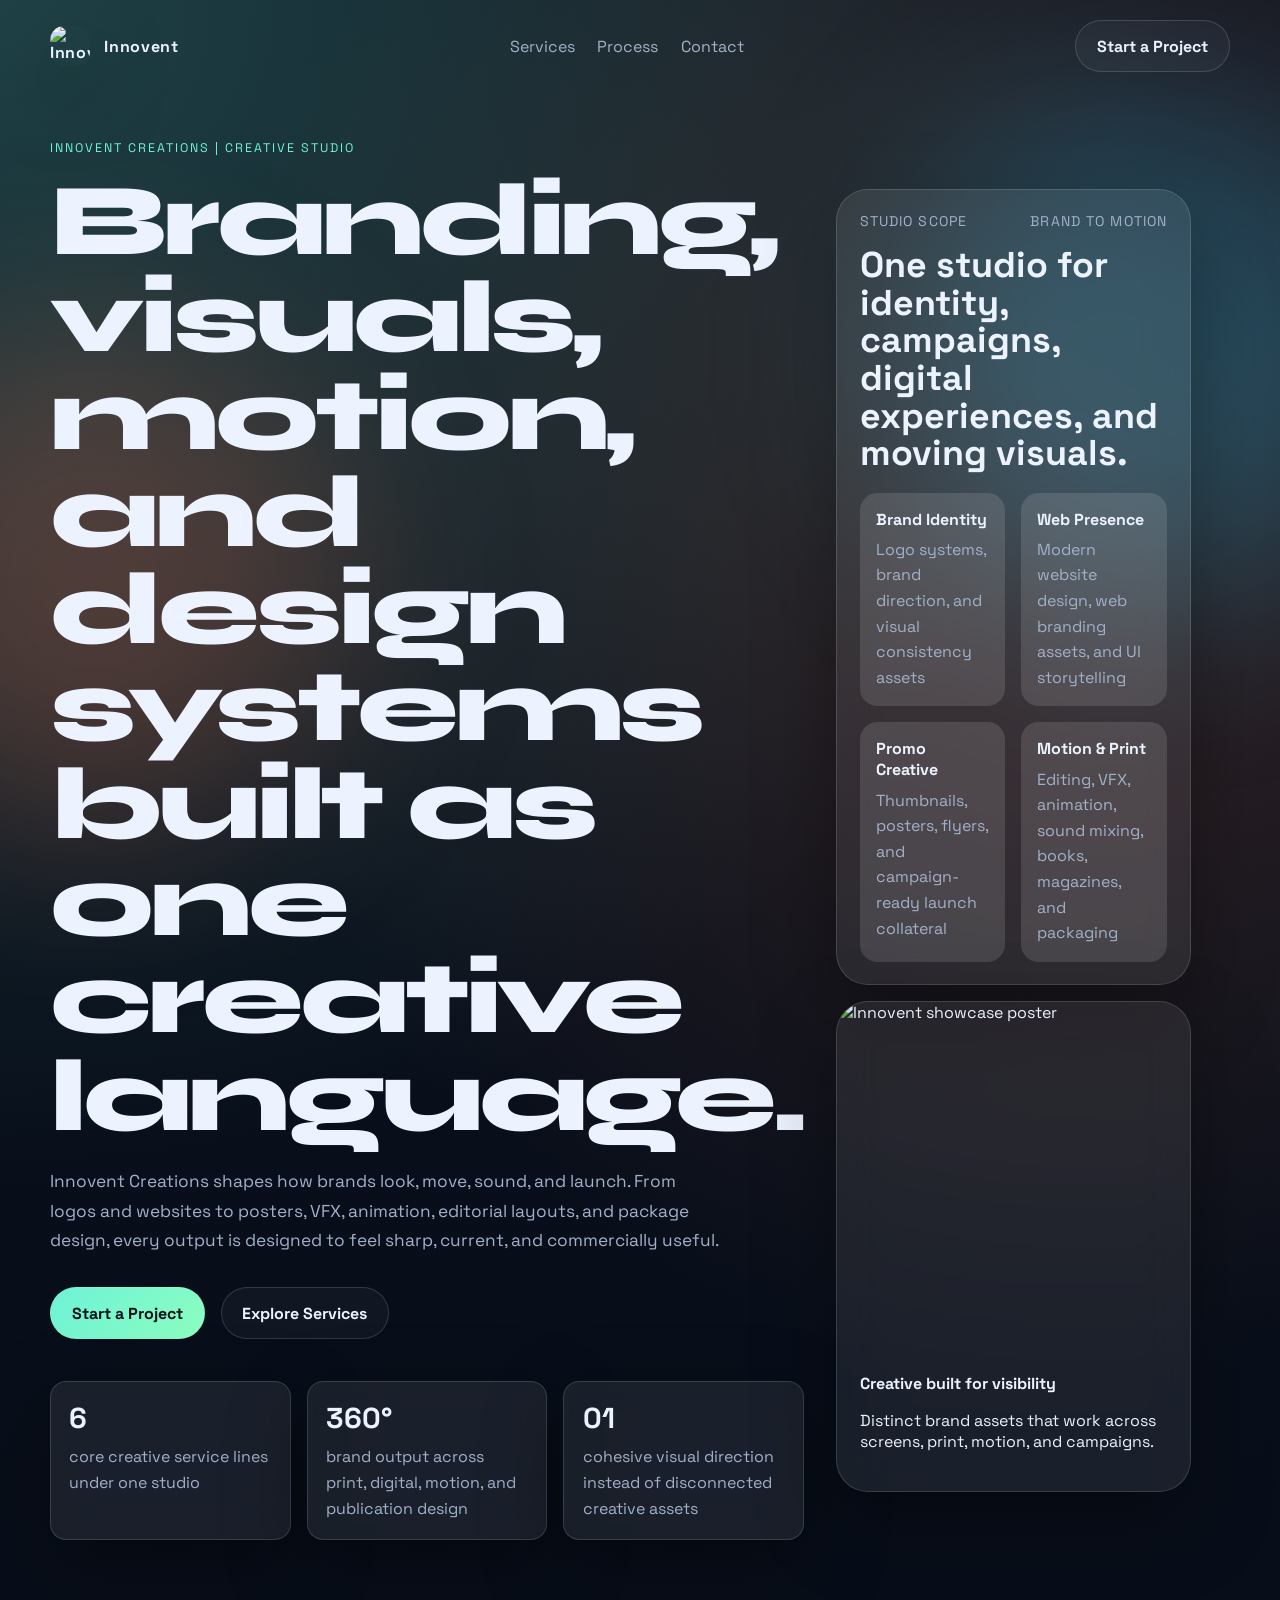
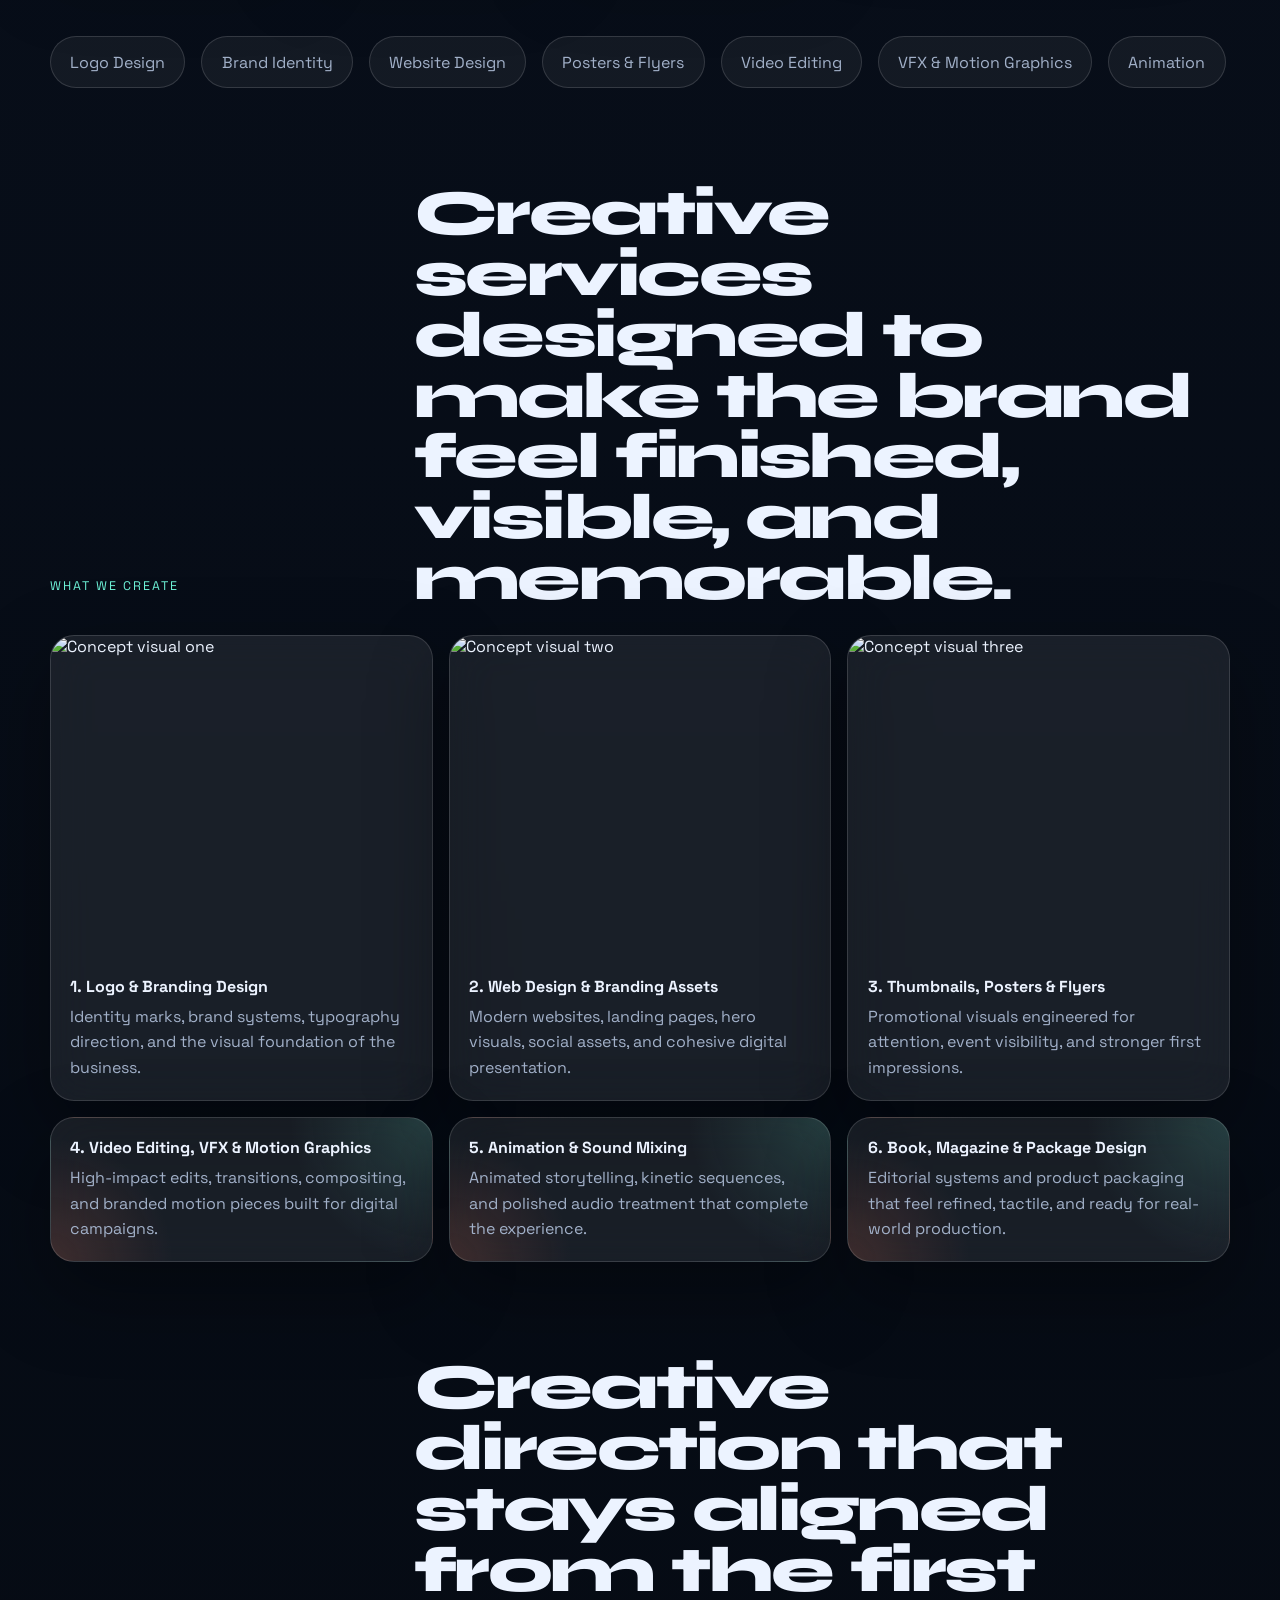
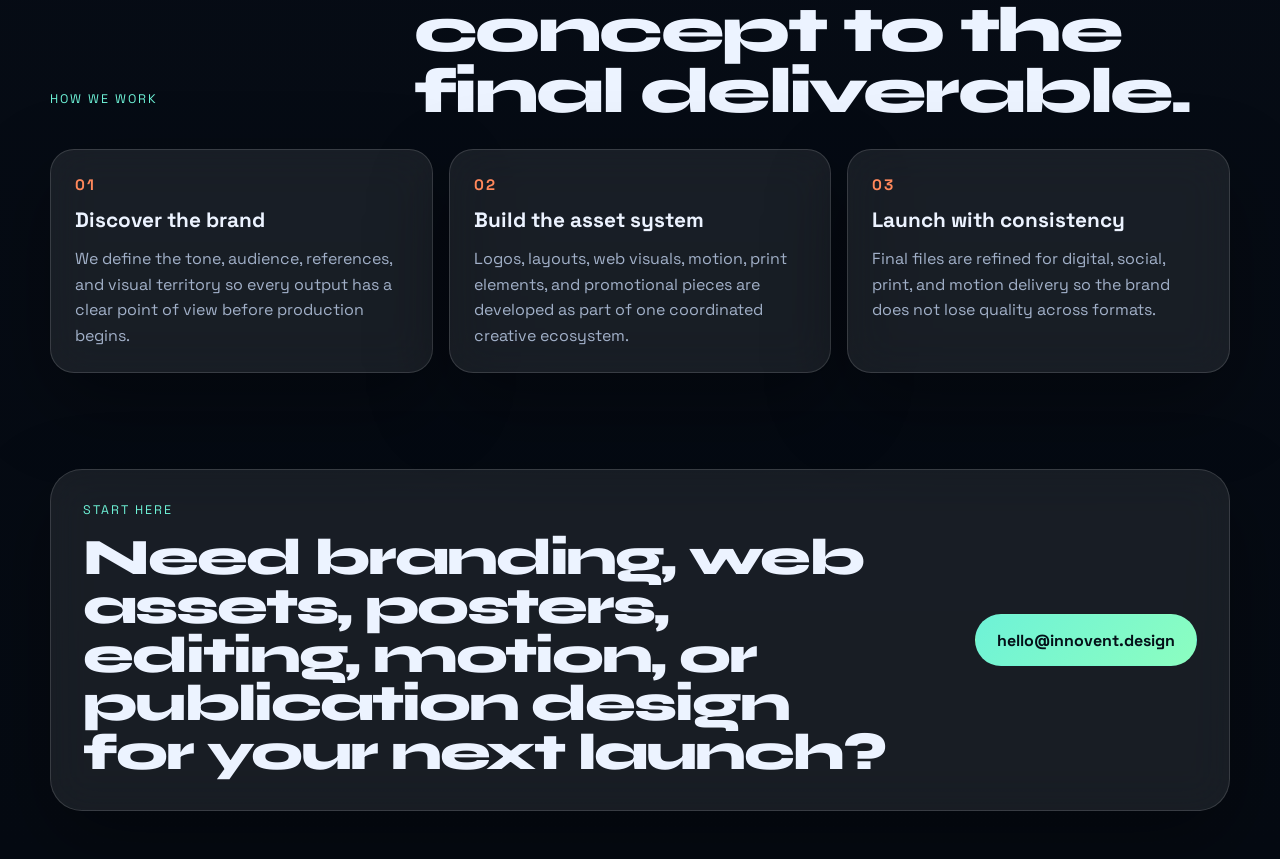
==== index.html @ 4188e175 "Add files via upload" ====
<!DOCTYPE html>
<html lang="en">
  <head>
    <meta charset="UTF-8" />
    <meta name="viewport" content="width=device-width, initial-scale=1.0" />
    <title>Innovent Creations | Branding, Design, Motion & Media</title>
    <meta
      name="description"
      content="Innovent Creations delivers logo and branding, web design, posters, video editing, motion graphics, animation, publishing, and package design."
    />
    <link rel="preconnect" href="https://fonts.googleapis.com" />
    <link rel="preconnect" href="https://fonts.gstatic.com" crossorigin />
    <link
      href="https://fonts.googleapis.com/css2?family=Space+Grotesk:wght@400;500;700&family=Syne:wght@600;700;800&display=swap"
      rel="stylesheet"
    />
    <link rel="stylesheet" href="./styles.css" />
  </head>
  <body>
    <div class="page-shell">
      <div class="ambient ambient-a"></div>
      <div class="ambient ambient-b"></div>
      <header class="site-header">
        <a href="#top" class="brand">
          <img src="../innovent_logo.jpeg" alt="Innovent logo" class="brand-mark" />
          <span>Innovent</span>
        </a>
        <nav class="site-nav">
          <a href="#services">Services</a>
          <a href="#process">Process</a>
          <a href="#contact">Contact</a>
        </nav>
        <a href="#contact" class="button button-ghost">Start a Project</a>
      </header>

      <main id="top">
        <section class="hero section">
          <div class="hero-copy reveal">
            <p class="eyebrow">Innovent Creations | Creative Studio</p>
            <h1>Branding, visuals, motion, and design systems built as one creative language.</h1>
            <p class="hero-text">
              Innovent Creations shapes how brands look, move, sound, and launch. From
              logos and websites to posters, VFX, animation, editorial layouts, and package
              design, every output is designed to feel sharp, current, and commercially useful.
            </p>
            <div class="hero-actions">
              <a href="#contact" class="button">Start a Project</a>
              <a href="#services" class="button button-secondary">Explore Services</a>
            </div>
            <div class="hero-metrics">
              <article>
                <span>6</span>
                <p>core creative service lines under one studio</p>
              </article>
              <article>
                <span>360°</span>
                <p>brand output across print, digital, motion, and publication design</p>
              </article>
              <article>
                <span>01</span>
                <p>cohesive visual direction instead of disconnected creative assets</p>
              </article>
            </div>
          </div>

          <div class="hero-visual reveal">
            <div class="visual-card card-large tilt-card">
              <div class="card-topline">
                <span>Studio Scope</span>
                <span>Brand to Motion</span>
              </div>
              <h2>One studio for identity, campaigns, digital experiences, and moving visuals.</h2>
              <div class="stack-grid">
                <div>
                  <p>Brand Identity</p>
                  <span>Logo systems, brand direction, and visual consistency assets</span>
                </div>
                <div>
                  <p>Web Presence</p>
                  <span>Modern website design, web branding assets, and UI storytelling</span>
                </div>
                <div>
                  <p>Promo Creative</p>
                  <span>Thumbnails, posters, flyers, and campaign-ready launch collateral</span>
                </div>
                <div>
                  <p>Motion & Print</p>
                  <span>Editing, VFX, animation, sound mixing, books, magazines, and packaging</span>
                </div>
              </div>
            </div>
            <div class="visual-card card-image tilt-card">
              <img src="../inposter_image.jpg" alt="Innovent showcase poster" />
              <div class="image-caption">
                <strong>Creative built for visibility</strong>
                <p>Distinct brand assets that work across screens, print, motion, and campaigns.</p>
              </div>
            </div>
          </div>
        </section>

        <section class="section marquee-strip reveal" aria-label="Capabilities">
          <div class="marquee-track">
            <span>Logo Design</span>
            <span>Brand Identity</span>
            <span>Website Design</span>
            <span>Posters & Flyers</span>
            <span>Video Editing</span>
            <span>VFX & Motion Graphics</span>
            <span>Animation</span>
            <span>Sound Mixing</span>
            <span>Book & Magazine Design</span>
            <span>Package Design</span>
          </div>
        </section>

        <section class="section work-section" id="services">
          <div class="section-heading reveal">
            <p class="eyebrow">What We Create</p>
            <h2>Creative services designed to make the brand feel finished, visible, and memorable.</h2>
          </div>
          <div class="work-grid">
            <article class="work-card reveal tilt-card">
              <img src="../69FI1IacFYG9kpLPdOuXy-A1gpZZHQBcZRPyrp4pLEPC7_baeyjOgpCLLWsdF-miYPZvn8pY6a6Y2K1RWjJsWs18PY6YnDzqU1gBEa2KjtY.jpg" alt="Concept visual one" />
              <div class="work-copy">
                <p>1. Logo & Branding Design</p>
                <span>Identity marks, brand systems, typography direction, and the visual foundation of the business.</span>
              </div>
            </article>
            <article class="work-card reveal tilt-card">
              <img src="../MW44j9No8K-tMOpNISiKgTXY-sX6z5fVlPmRHCpyKi1pAAEcn67xJOjXifbsY2r-4usJc7u54qBw8dftNgoYCESTjMllPkHYKW0Nw1uuVUE.jpg" alt="Concept visual two" />
              <div class="work-copy">
                <p>2. Web Design & Branding Assets</p>
                <span>Modern websites, landing pages, hero visuals, social assets, and cohesive digital presentation.</span>
              </div>
            </article>
            <article class="work-card reveal tilt-card">
              <img src="../WAldAFhM_oBgPjSK541gbMtPl3EUpfpcfB4BWNy0EcJJNbWfsTHeNDdq838GU96Ar-gWDlzNjjGcx8sbuQTKLUSi6kaDFKRV1iquGoFUIB8.jpg" alt="Concept visual three" />
              <div class="work-copy">
                <p>3. Thumbnails, Posters & Flyers</p>
                <span>Promotional visuals engineered for attention, event visibility, and stronger first impressions.</span>
              </div>
            </article>
            <article class="work-card text-card reveal tilt-card">
              <div class="work-copy">
                <p>4. Video Editing, VFX & Motion Graphics</p>
                <span>High-impact edits, transitions, compositing, and branded motion pieces built for digital campaigns.</span>
              </div>
            </article>
            <article class="work-card text-card reveal tilt-card">
              <div class="work-copy">
                <p>5. Animation & Sound Mixing</p>
                <span>Animated storytelling, kinetic sequences, and polished audio treatment that complete the experience.</span>
              </div>
            </article>
            <article class="work-card text-card reveal tilt-card">
              <div class="work-copy">
                <p>6. Book, Magazine & Package Design</p>
                <span>Editorial systems and product packaging that feel refined, tactile, and ready for real-world production.</span>
              </div>
            </article>
          </div>
        </section>

        <section class="section process-section" id="process">
          <div class="section-heading reveal">
            <p class="eyebrow">How We Work</p>
            <h2>Creative direction that stays aligned from the first concept to the final deliverable.</h2>
          </div>
          <div class="process-grid">
            <article class="process-card reveal">
              <span>01</span>
              <h3>Discover the brand</h3>
              <p>
                We define the tone, audience, references, and visual territory so every
                output has a clear point of view before production begins.
              </p>
            </article>
            <article class="process-card reveal">
              <span>02</span>
              <h3>Build the asset system</h3>
              <p>
                Logos, layouts, web visuals, motion, print elements, and promotional pieces
                are developed as part of one coordinated creative ecosystem.
              </p>
            </article>
            <article class="process-card reveal">
              <span>03</span>
              <h3>Launch with consistency</h3>
              <p>
                Final files are refined for digital, social, print, and motion delivery so
                the brand does not lose quality across formats.
              </p>
            </article>
          </div>
        </section>

        <section class="section contact-section reveal" id="contact">
          <div class="contact-panel">
            <div>
              <p class="eyebrow">Start Here</p>
              <h2>Need branding, web assets, posters, editing, motion, or publication design for your next launch?</h2>
            </div>
            <a class="button" href="mailto:hello@innovent.design">hello@innovent.design</a>
          </div>
        </section>
      </main>
    </div>

    <script src="./script.js"></script>
  </body>
</html>
---- styles.css ----
:root {
  --bg: #07111f;
  --bg-soft: rgba(10, 19, 33, 0.72);
  --panel: rgba(255, 255, 255, 0.08);
  --panel-strong: rgba(255, 255, 255, 0.12);
  --line: rgba(255, 255, 255, 0.14);
  --text: #ecf3ff;
  --muted: #a2b1c9;
  --accent: #6ef2d7;
  --accent-strong: #ff885b;
  --shadow: 0 30px 80px rgba(0, 0, 0, 0.35);
  --radius-lg: 32px;
  --radius-md: 24px;
  --radius-sm: 16px;
  --max-width: 1180px;
}

* {
  box-sizing: border-box;
}

html {
  scroll-behavior: smooth;
}

body {
  margin: 0;
  min-height: 100vh;
  color: var(--text);
  background:
    radial-gradient(circle at top left, rgba(110, 242, 215, 0.22), transparent 28%),
    radial-gradient(circle at 85% 12%, rgba(255, 136, 91, 0.18), transparent 24%),
    linear-gradient(180deg, #09101d 0%, #050a12 100%);
  font-family: "Space Grotesk", "Segoe UI", sans-serif;
}

img {
  display: block;
  max-width: 100%;
}

a {
  color: inherit;
  text-decoration: none;
}

.page-shell {
  position: relative;
  overflow: hidden;
}

.ambient {
  position: fixed;
  inset: auto;
  width: 32rem;
  height: 32rem;
  border-radius: 999px;
  filter: blur(100px);
  opacity: 0.25;
  pointer-events: none;
  z-index: 0;
}

.ambient-a {
  top: 6rem;
  right: -8rem;
  background: #1bc7ff;
}

.ambient-b {
  bottom: 4rem;
  left: -10rem;
  background: #ff7b54;
}

.site-header,
.section {
  position: relative;
  z-index: 1;
  width: min(calc(100% - 2rem), var(--max-width));
  margin: 0 auto;
}

.site-header {
  display: flex;
  align-items: center;
  justify-content: space-between;
  padding: 1.25rem 0;
}

.brand {
  display: inline-flex;
  align-items: center;
  gap: 0.9rem;
  font-weight: 700;
  letter-spacing: 0.04em;
}

.brand-mark {
  width: 2.5rem;
  height: 2.5rem;
  border-radius: 0.9rem;
  object-fit: cover;
  box-shadow: var(--shadow);
}

.site-nav {
  display: flex;
  gap: 1.4rem;
  color: var(--muted);
}

.site-nav a:hover,
.site-nav a:focus-visible {
  color: var(--text);
}

.button {
  display: inline-flex;
  align-items: center;
  justify-content: center;
  min-height: 3.25rem;
  padding: 0 1.3rem;
  border-radius: 999px;
  border: 1px solid transparent;
  background: linear-gradient(135deg, var(--accent), #8cfec0);
  color: #041018;
  font-weight: 700;
  transition: transform 180ms ease, box-shadow 180ms ease, background 180ms ease;
}

.button:hover,
.button:focus-visible {
  transform: translateY(-2px);
  box-shadow: 0 18px 30px rgba(110, 242, 215, 0.24);
}

.button-ghost,
.button-secondary {
  background: rgba(255, 255, 255, 0.04);
  border-color: var(--line);
  color: var(--text);
}

.hero {
  display: grid;
  grid-template-columns: 1.1fr 0.9fr;
  gap: 2rem;
  padding: 4rem 0 3rem;
  min-height: calc(100vh - 5rem);
  align-items: center;
}

.eyebrow {
  margin: 0 0 1rem;
  color: var(--accent);
  text-transform: uppercase;
  letter-spacing: 0.16em;
  font-size: 0.78rem;
}

.hero h1,
.section-heading h2,
.contact-panel h2 {
  margin: 0;
  font-family: "Syne", "Space Grotesk", sans-serif;
  font-weight: 800;
  line-height: 0.95;
  letter-spacing: -0.04em;
}

.hero h1 {
  max-width: 12ch;
  font-size: clamp(3.6rem, 8vw, 7rem);
}

.hero-text {
  max-width: 42rem;
  margin: 1.4rem 0 0;
  font-size: 1.08rem;
  line-height: 1.7;
  color: var(--muted);
}

.hero-actions {
  display: flex;
  gap: 1rem;
  margin-top: 2rem;
}

.hero-metrics {
  display: grid;
  grid-template-columns: repeat(3, minmax(0, 1fr));
  gap: 1rem;
  margin-top: 2.6rem;
}

.hero-metrics article,
.visual-card,
.work-card,
.process-card,
.contact-panel {
  backdrop-filter: blur(22px);
  background: var(--panel);
  border: 1px solid var(--line);
  box-shadow: var(--shadow);
}

.hero-metrics article {
  padding: 1.15rem;
  border-radius: var(--radius-sm);
}

.hero-metrics span {
  display: block;
  margin-bottom: 0.5rem;
  font-size: 1.8rem;
  font-weight: 700;
}

.hero-metrics p,
.stack-grid span,
.work-copy span,
.process-card p {
  margin: 0;
  color: var(--muted);
  line-height: 1.6;
}

.hero-visual {
  display: grid;
  gap: 1rem;
}

.visual-card {
  border-radius: var(--radius-lg);
}

.card-large {
  padding: 1.4rem;
}

.card-topline {
  display: flex;
  justify-content: space-between;
  color: var(--muted);
  font-size: 0.88rem;
  text-transform: uppercase;
  letter-spacing: 0.08em;
}

.card-large h2 {
  margin: 1rem 0 1.3rem;
  font-size: clamp(1.8rem, 2.8vw, 2.8rem);
  line-height: 1.05;
}

.stack-grid {
  display: grid;
  grid-template-columns: repeat(2, minmax(0, 1fr));
  gap: 1rem;
}

.stack-grid div {
  padding: 1rem;
  border-radius: 1.1rem;
  background: var(--panel-strong);
}

.stack-grid p,
.work-copy p {
  margin: 0 0 0.45rem;
  font-weight: 700;
}

.card-image {
  overflow: hidden;
}

.card-image img {
  width: 100%;
  height: 22rem;
  object-fit: cover;
}

.image-caption {
  padding: 1.2rem 1.4rem 1.4rem;
}

.image-caption strong {
  display: block;
  margin-bottom: 0.5rem;
}

.marquee-strip {
  overflow: hidden;
  padding: 1rem 0 2rem;
}

.marquee-track {
  display: flex;
  gap: 1rem;
  width: max-content;
  animation: marquee 18s linear infinite;
}

.marquee-track span {
  padding: 0.9rem 1.2rem;
  border-radius: 999px;
  background: rgba(255, 255, 255, 0.05);
  border: 1px solid var(--line);
  color: var(--muted);
  white-space: nowrap;
}

.section {
  padding: 3rem 0;
}

.section-heading {
  display: flex;
  justify-content: space-between;
  gap: 2rem;
  align-items: end;
  margin-bottom: 1.6rem;
}

.section-heading h2 {
  max-width: 12ch;
  font-size: clamp(2.1rem, 5vw, 4.2rem);
}

.work-grid {
  display: grid;
  grid-template-columns: repeat(3, minmax(0, 1fr));
  gap: 1rem;
}

.work-card {
  overflow: hidden;
  border-radius: var(--radius-md);
}

.work-card.text-card {
  display: flex;
  min-height: 100%;
  background:
    radial-gradient(circle at top right, rgba(110, 242, 215, 0.16), transparent 35%),
    radial-gradient(circle at bottom left, rgba(255, 123, 84, 0.16), transparent 30%),
    rgba(255, 255, 255, 0.08);
}

.work-card img {
  width: 100%;
  height: 20rem;
  object-fit: cover;
}

.work-copy {
  width: 100%;
  padding: 1.2rem;
}

.process-grid {
  display: grid;
  grid-template-columns: repeat(3, minmax(0, 1fr));
  gap: 1rem;
}

.process-card {
  padding: 1.5rem;
  border-radius: var(--radius-md);
}

.process-card span {
  color: var(--accent-strong);
  font-size: 0.95rem;
  font-weight: 700;
  letter-spacing: 0.14em;
}

.process-card h3 {
  margin: 0.8rem 0;
  font-size: 1.3rem;
}

.contact-panel {
  display: flex;
  justify-content: space-between;
  gap: 2rem;
  align-items: center;
  padding: 2rem;
  border-radius: var(--radius-lg);
}

.contact-panel h2 {
  max-width: 15ch;
  font-size: clamp(2rem, 4vw, 3.6rem);
}

.reveal {
  opacity: 1;
  transform: none;
}

.js-ready .reveal {
  opacity: 0;
  transform: translateY(32px);
  transition: opacity 700ms ease, transform 700ms ease;
}

.js-ready .reveal.is-visible {
  opacity: 1;
  transform: translateY(0);
}

.tilt-card {
  transform-style: preserve-3d;
  transition: transform 220ms ease, border-color 220ms ease, background 220ms ease;
}

.tilt-card:hover {
  border-color: rgba(255, 255, 255, 0.26);
  background: rgba(255, 255, 255, 0.12);
}

@keyframes marquee {
  from {
    transform: translateX(0);
  }
  to {
    transform: translateX(-50%);
  }
}

@media (max-width: 1024px) {
  .hero,
  .work-grid,
  .process-grid,
  .contact-panel {
    grid-template-columns: 1fr;
  }

  .hero {
    min-height: auto;
    padding-top: 2rem;
  }

  .section-heading {
    flex-direction: column;
    align-items: start;
  }

  .contact-panel {
    display: grid;
  }
}

@media (max-width: 760px) {
  .site-header {
    flex-wrap: wrap;
    gap: 1rem;
  }

  .site-nav {
    order: 3;
    width: 100%;
    justify-content: space-between;
  }

  .hero-actions,
  .hero-metrics,
  .stack-grid {
    grid-template-columns: 1fr;
    flex-direction: column;
  }

  .hero-actions {
    display: grid;
  }

  .hero-metrics {
    display: grid;
  }

  .card-image img,
  .work-card img {
    height: 16rem;
  }
}

@media (prefers-reduced-motion: reduce) {
  html {
    scroll-behavior: auto;
  }

  .marquee-track {
    animation: none;
  }

  .tilt-card,
  .button,
  .js-ready .reveal {
    transition: none;
  }

  .js-ready .reveal {
    opacity: 1;
    transform: none;
  }
}
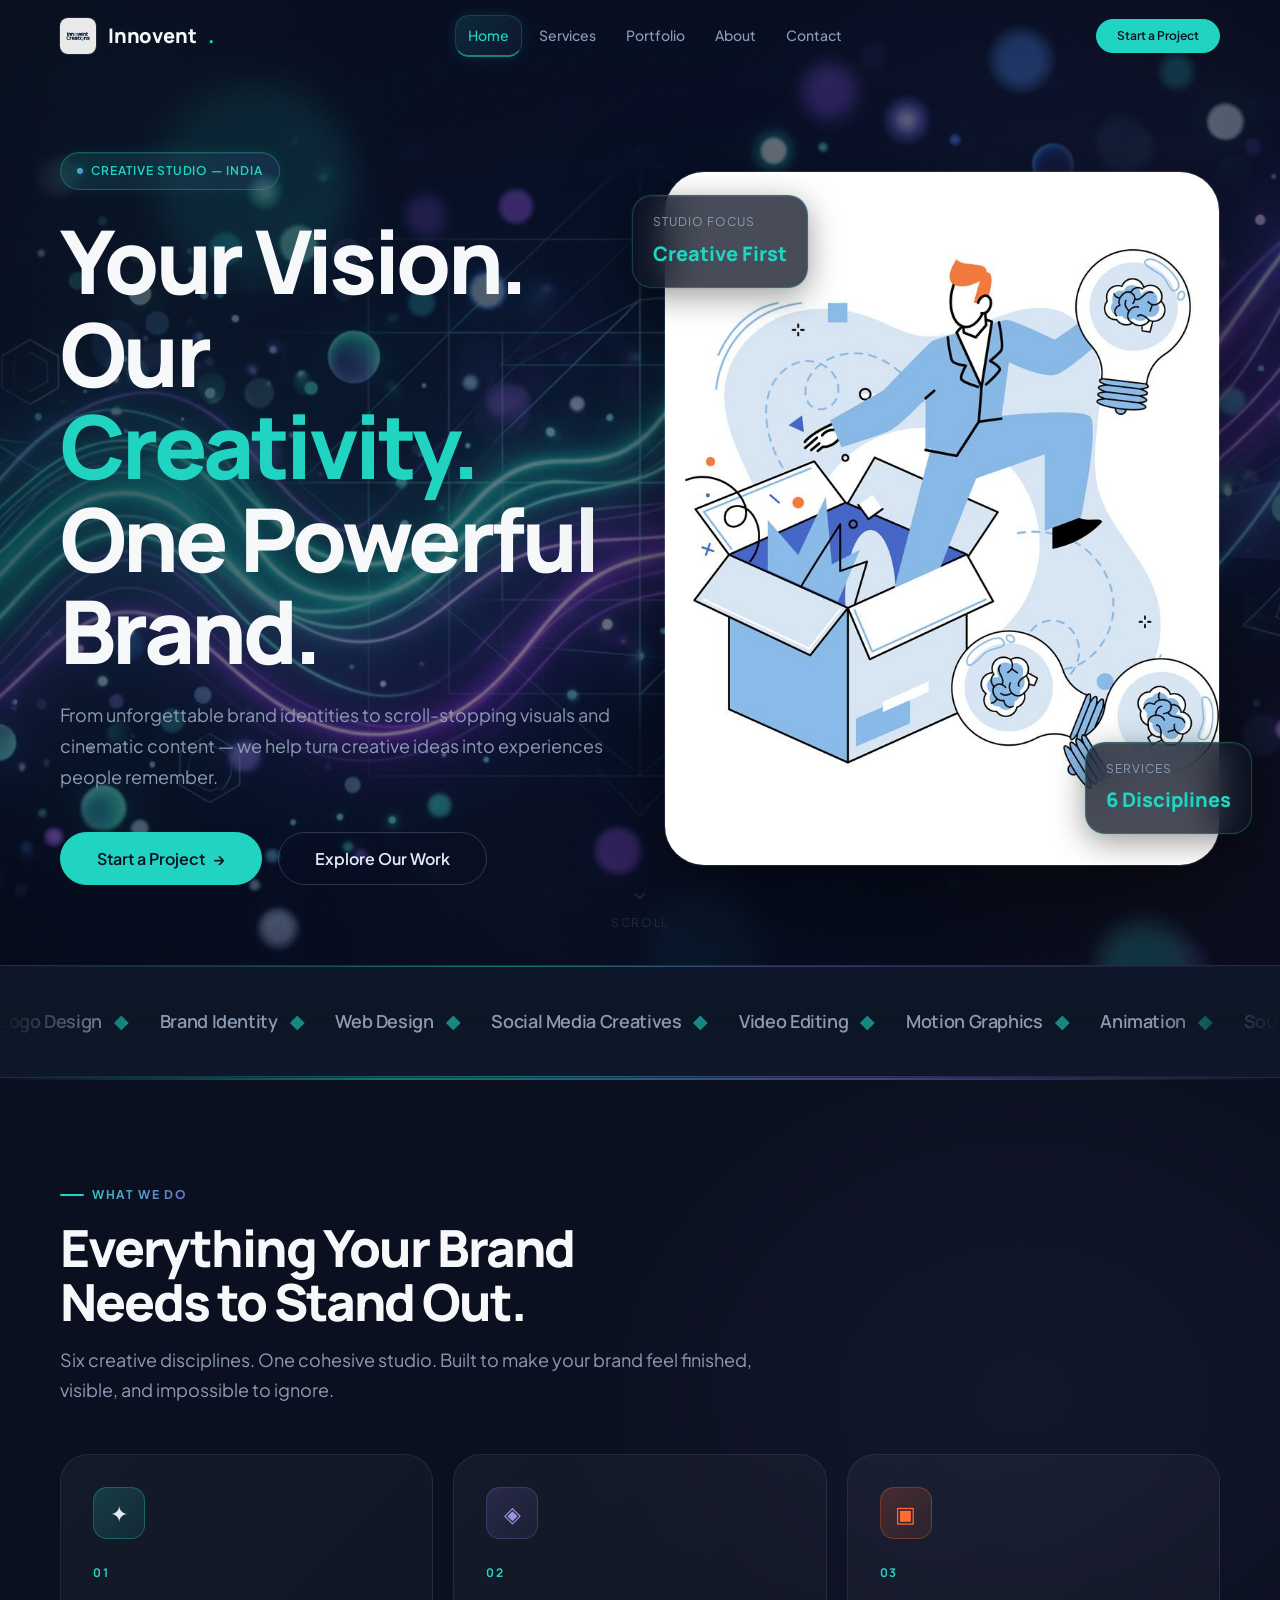
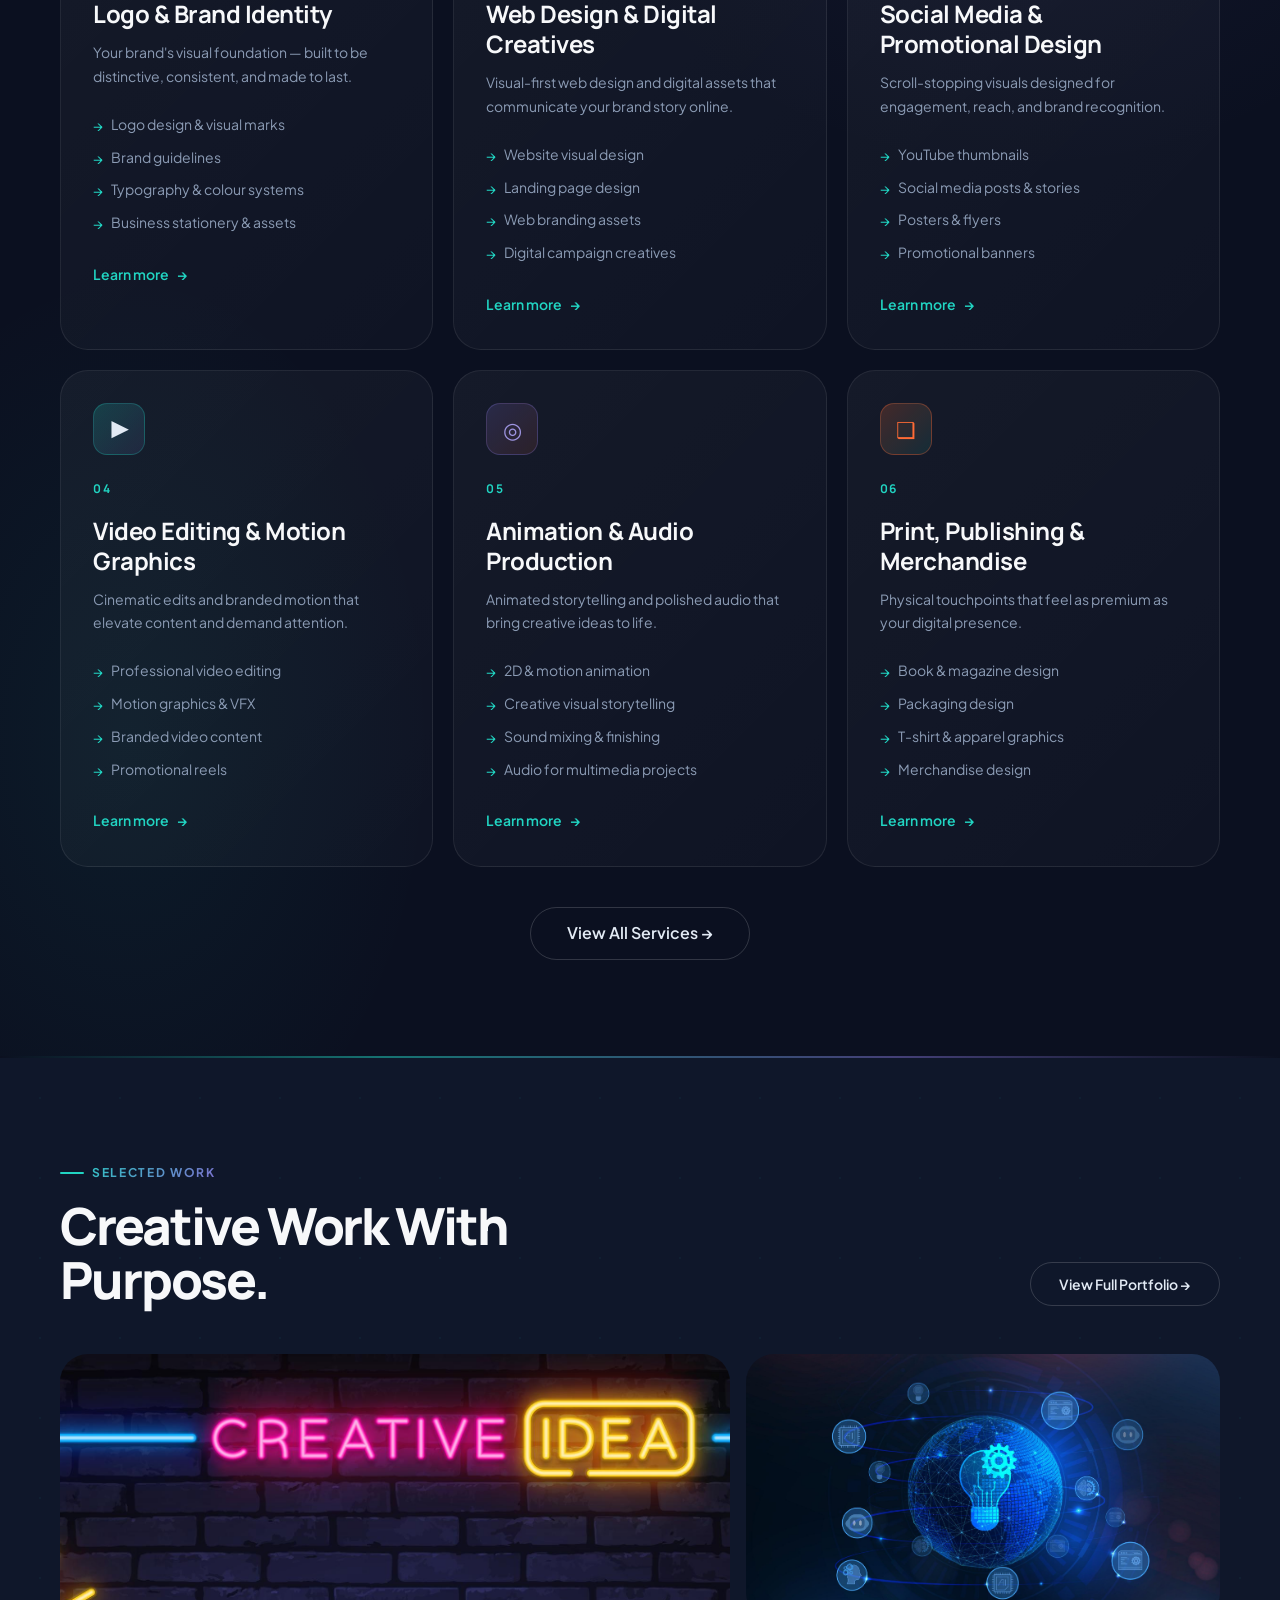
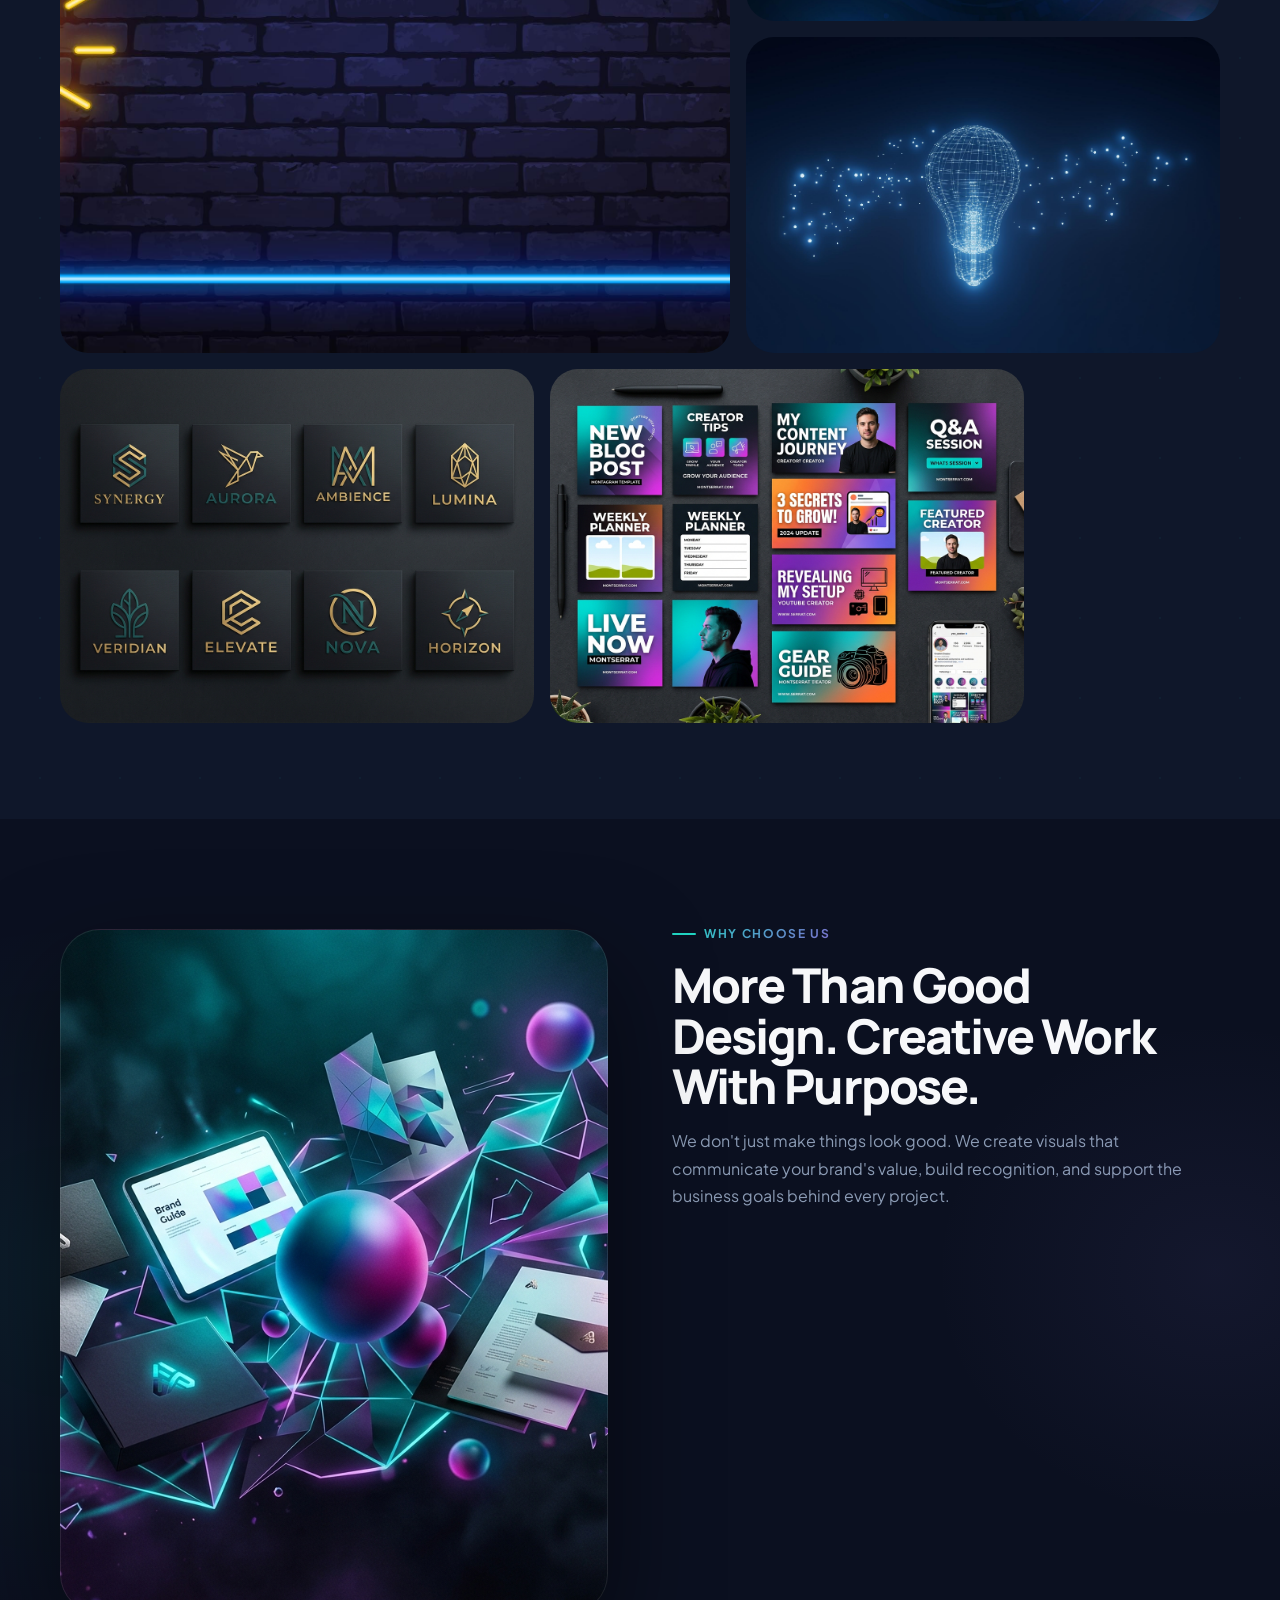
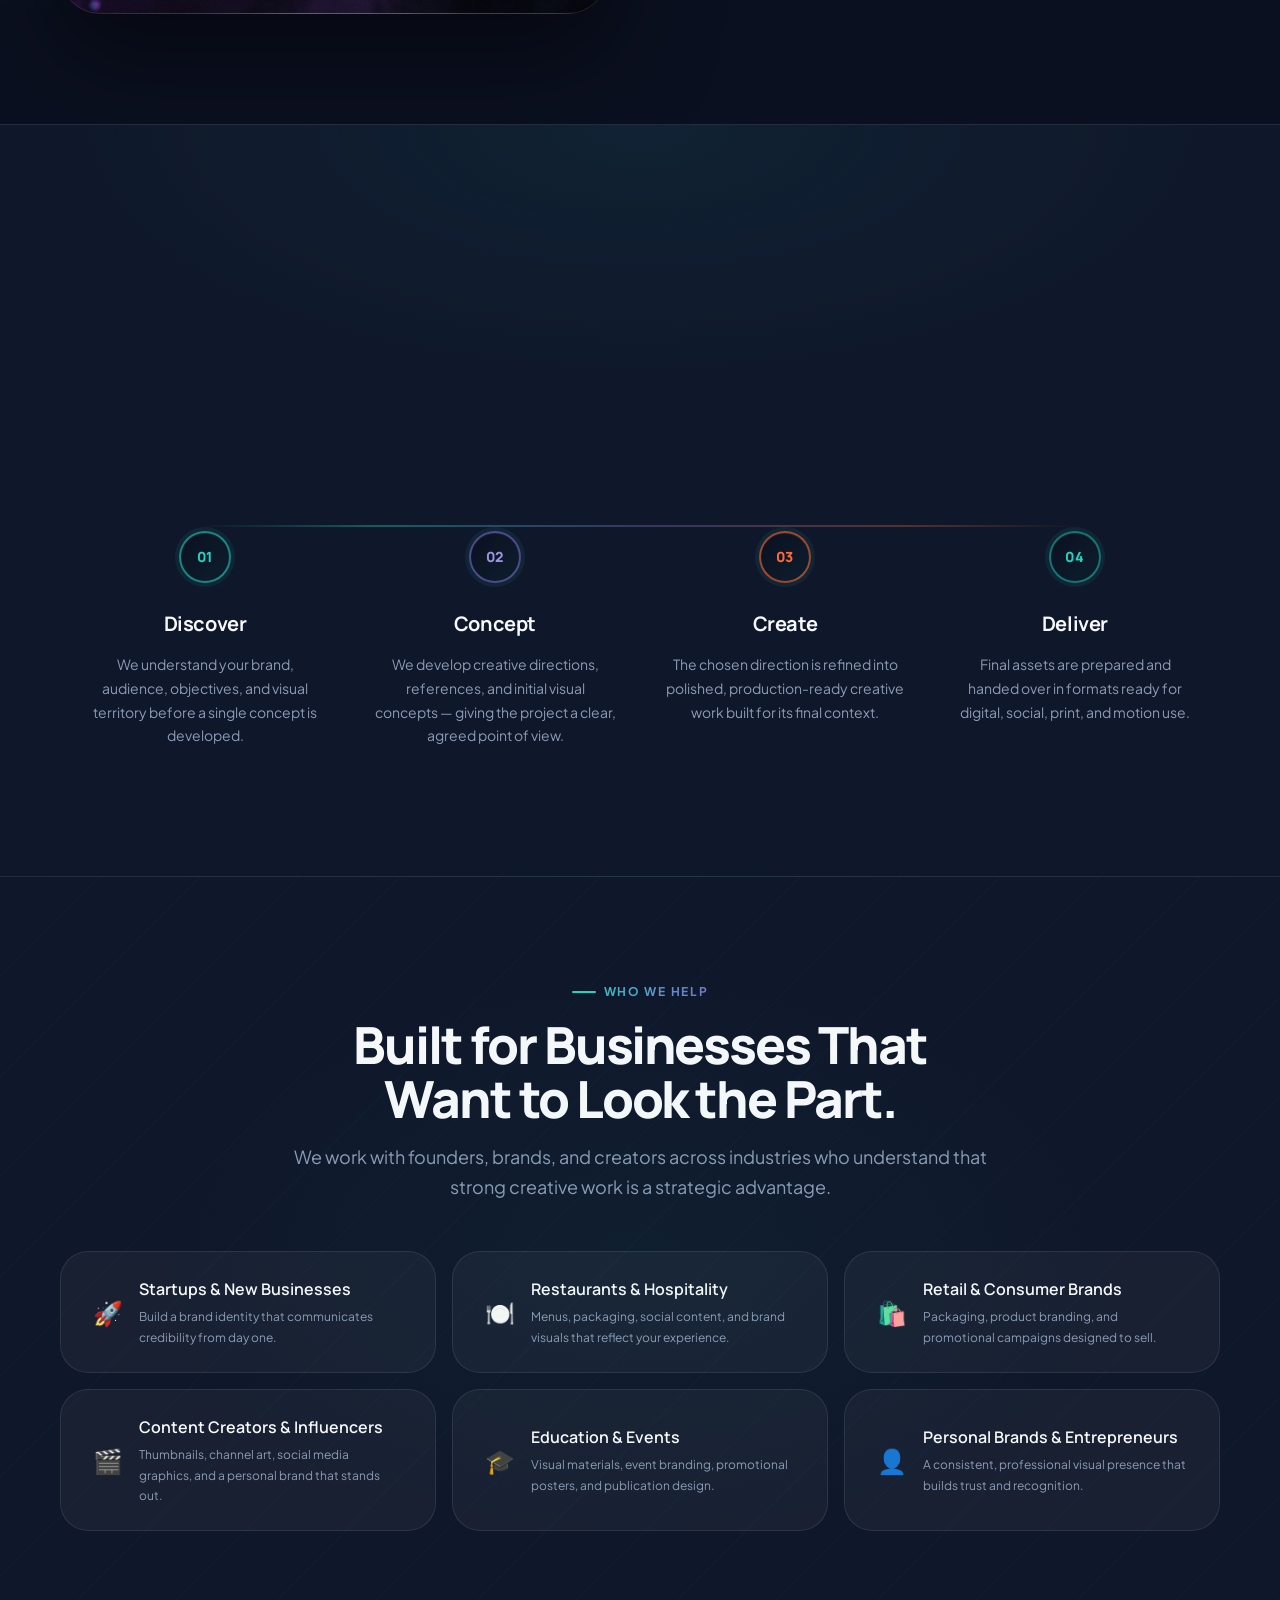
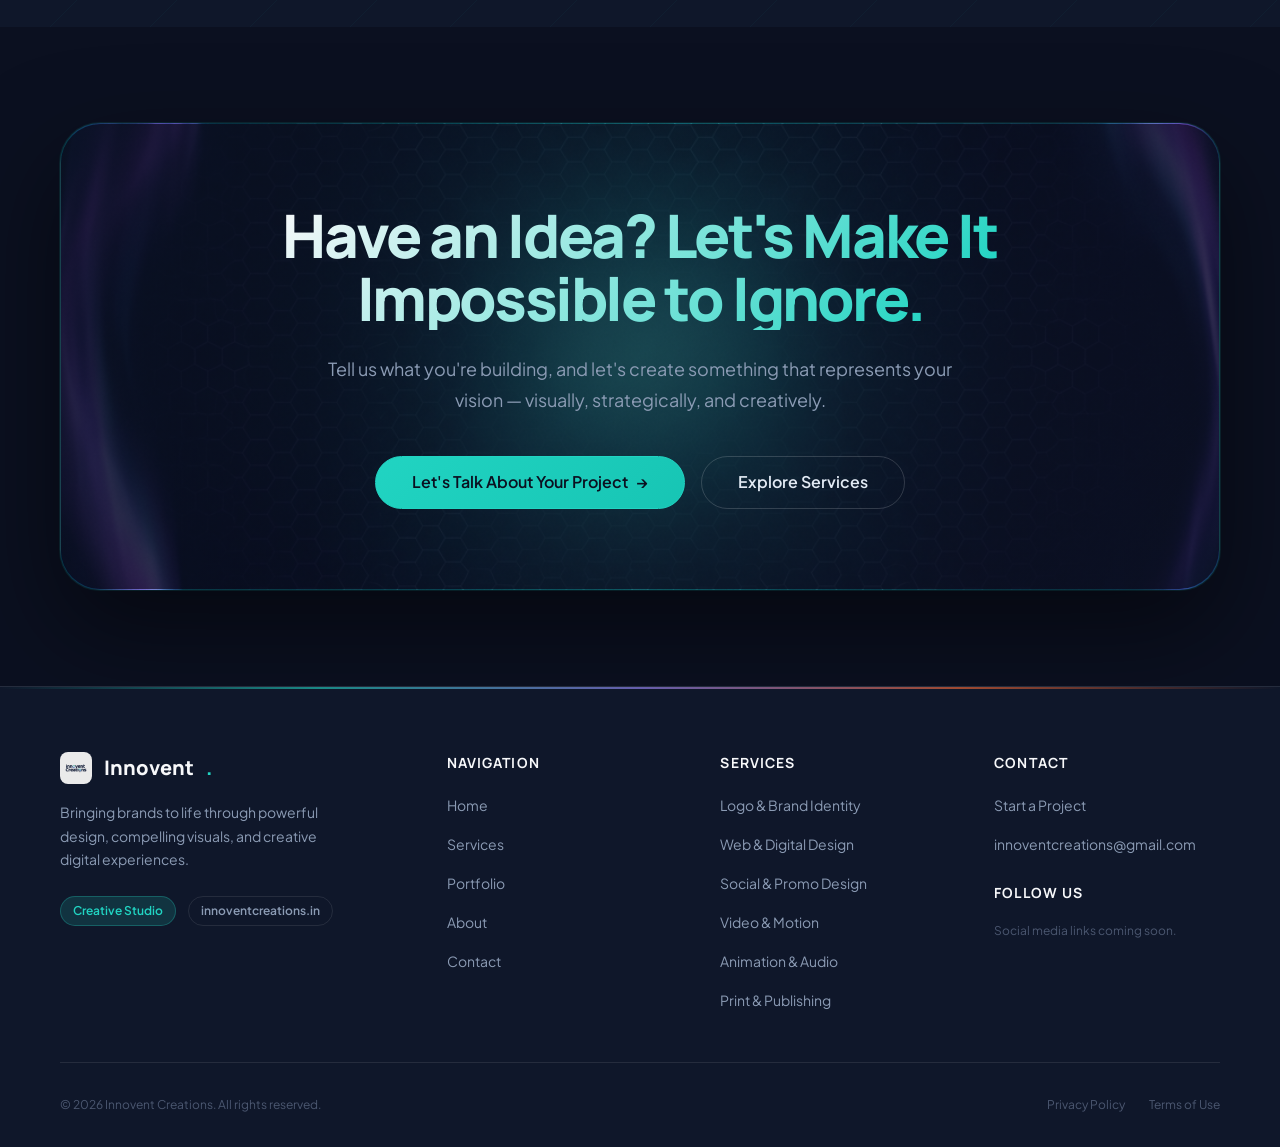
==== commit 0665ed2b: "newwer website" ====
--- a/index.html
+++ b/index.html
@@ -1,212 +1,608 @@
 <!DOCTYPE html>
 <html lang="en">
-  <head>
-    <meta charset="UTF-8" />
-    <meta name="viewport" content="width=device-width, initial-scale=1.0" />
-    <title>Innovent Creations | Branding, Design, Motion & Media</title>
-    <meta
-      name="description"
-      content="Innovent Creations delivers logo and branding, web design, posters, video editing, motion graphics, animation, publishing, and package design."
-    />
-    <link rel="preconnect" href="https://fonts.googleapis.com" />
-    <link rel="preconnect" href="https://fonts.gstatic.com" crossorigin />
-    <link
-      href="https://fonts.googleapis.com/css2?family=Space+Grotesk:wght@400;500;700&family=Syne:wght@600;700;800&display=swap"
-      rel="stylesheet"
-    />
-    <link rel="stylesheet" href="./styles.css" />
-  </head>
-  <body>
-    <div class="page-shell">
-      <div class="ambient ambient-a"></div>
-      <div class="ambient ambient-b"></div>
-      <header class="site-header">
-        <a href="#top" class="brand">
-          <img src="../innovent_logo.jpeg" alt="Innovent logo" class="brand-mark" />
-          <span>Innovent</span>
+<head>
+  <meta charset="UTF-8" />
+  <meta name="viewport" content="width=device-width, initial-scale=1.0" />
+  <title>Innovent Creations | Creative Design & Branding Studio</title>
+  <meta name="description" content="Innovent Creations is a premium creative studio offering logo design, brand identity, web design, video editing, motion graphics, animation, and print design. Based in India." />
+  <meta name="keywords" content="creative studio, logo design, brand identity, web design, graphic design, video editing, motion graphics, animation, packaging design, Innovent Creations" />
+  <link rel="canonical" href="https://innoventcreations.in/" />
+
+  <!-- Open Graph -->
+  <meta property="og:type" content="website" />
+  <meta property="og:title" content="Innovent Creations | Creative Design & Branding Studio" />
+  <meta property="og:description" content="From brand identities to motion graphics and packaging, Innovent Creations builds creative work that makes brands impossible to ignore." />
+  <meta property="og:url" content="https://innoventcreations.in/" />
+  <meta property="og:site_name" content="Innovent Creations" />
+
+  <!-- Fonts -->
+  <link rel="preconnect" href="https://fonts.googleapis.com" />
+  <link rel="preconnect" href="https://fonts.gstatic.com" crossorigin />
+  <link href="https://fonts.googleapis.com/css2?family=Manrope:wght@300;400;500;600;700;800&family=Plus+Jakarta+Sans:wght@400;500;600;700;800&display=swap" rel="stylesheet" />
+
+  <!-- Styles -->
+  <link rel="stylesheet" href="./css/tokens.css" />
+  <link rel="stylesheet" href="./css/base.css" />
+  <link rel="stylesheet" href="./css/layout.css" />
+  <link rel="stylesheet" href="./css/components.css" />
+  <link rel="stylesheet" href="./css/home.css" />
+  <link rel="stylesheet" href="./css/visuals.css" />
+</head>
+<body>
+
+<!-- PAGE LOADER: Home (Digital Innovation & Creative Studio) -->
+<div class="page-loader" id="page-loader" data-page="home" aria-hidden="true">
+  <div class="page-loader__bar"></div>
+  <div class="page-loader__backdrop"></div>
+  <div class="page-loader__card">
+    <div class="page-loader__icon-box">
+      <img src="./assets/logo.jpeg" alt="Innovent" class="page-loader__logo" />
+      <span class="page-loader__ring"></span>
+      <span class="page-loader__ring-pulse"></span>
+    </div>
+    <div class="page-loader__text-wrap">
+      <div class="page-loader__brand">Innovent<span class="page-loader__dot">.</span></div>
+      <div class="page-loader__title">Digital Innovation &amp; Creative Studio</div>
+      <div class="page-loader__tagline">Engineering Next-Gen Digital Products</div>
+    </div>
+    <div class="page-loader__meter"><div class="page-loader__fill"></div></div>
+    <div class="page-loader__status">
+      <span class="page-loader__status-pip"></span>
+      <span class="page-loader__status-text">✦ Initializing Digital Experience</span>
+    </div>
+  </div>
+</div>
+<script>
+  (function(){
+    function hideLoader() {
+      var el = document.getElementById('page-loader');
+      if (el) { el.classList.add('loaded'); el.classList.remove('entering'); }
+    }
+    if (document.readyState === 'complete' || document.readyState === 'interactive') {
+      setTimeout(hideLoader, 200);
+    } else {
+      window.addEventListener('DOMContentLoaded', function() { setTimeout(hideLoader, 200); });
+      window.addEventListener('load', function() { setTimeout(hideLoader, 200); });
+    }
+    setTimeout(hideLoader, 380);
+  })();
+</script>
+
+<!-- ────────────────────────────────────────
+     NAVIGATION
+──────────────────────────────────────── -->
+<nav class="nav" role="navigation" aria-label="Main navigation">
+  <div class="container">
+    <div class="nav__inner">
+      <a href="./index.html" class="nav__brand" aria-label="Innovent Creations — Home">
+        <img src="./assets/logo.jpeg" alt="Innovent Creations logo" class="nav__brand-logo" />
+        Innovent<span class="nav__brand-dot">.</span>
+      </a>
+
+      <div class="nav__links" role="menubar">
+        <a href="./index.html" class="nav__link active" role="menuitem">Home</a>
+        <a href="./pages/services.html" class="nav__link" role="menuitem">Services</a>
+        <a href="./pages/portfolio.html" class="nav__link" role="menuitem">Portfolio</a>
+        <a href="./pages/about.html" class="nav__link" role="menuitem">About</a>
+        <a href="./pages/contact.html" class="nav__link" role="menuitem">Contact</a>
+      </div>
+
+      <div class="nav__actions">
+        <a href="./pages/contact.html" class="btn btn--primary btn--sm">Start a Project</a>
+        <button class="nav__hamburger" id="hamburger" aria-label="Toggle menu" aria-expanded="false" aria-controls="mobile-menu">
+          <span></span>
+          <span></span>
+          <span></span>
+        </button>
+      </div>
+    </div>
+  </div>
+</nav>
+
+<!-- Mobile Menu -->
+<div class="nav__mobile" id="mobile-menu" role="dialog" aria-label="Mobile navigation" aria-modal="true">
+  <nav class="nav__mobile-links">
+    <a href="./index.html" class="nav__mobile-link">Home</a>
+    <a href="./pages/services.html" class="nav__mobile-link">Services</a>
+    <a href="./pages/portfolio.html" class="nav__mobile-link">Portfolio</a>
+    <a href="./pages/about.html" class="nav__mobile-link">About</a>
+    <a href="./pages/contact.html" class="nav__mobile-link">Contact</a>
+  </nav>
+  <a href="./pages/contact.html" class="btn btn--primary btn--lg" style="align-self:flex-start">Start a Project →</a>
+</div>
+
+<main>
+
+<!-- ────────────────────────────────────────
+     HERO
+──────────────────────────────────────── -->
+<section class="hero" id="hero">
+  <!-- Animated gradient orbs -->
+  <div class="hero__orb hero__orb--1" aria-hidden="true"></div>
+  <div class="hero__orb hero__orb--2" aria-hidden="true"></div>
+  <div class="hero__orb hero__orb--3" aria-hidden="true"></div>
+  <div class="container">
+    <div class="hero__inner">
+      <div class="hero__left">
+        <div class="hero__badge reveal">
+          <span class="hero__badge-dot"></span>
+          Creative Studio — India
+        </div>
+        <h1 class="hero__title reveal" data-delay="1">
+          <span class="hero__title-line">Your Vision.</span>
+          <span class="hero__title-line">Our <em>Creativity.</em></span>
+          <span class="hero__title-line">One Powerful Brand.</span>
+        </h1>
+        <p class="hero__sub reveal" data-delay="2">
+          From unforgettable brand identities to scroll-stopping visuals and cinematic content — we help turn creative ideas into experiences people remember.
+        </p>
+        <div class="hero__actions reveal" data-delay="3">
+          <a href="./pages/contact.html" class="btn btn--primary btn--lg">
+            Start a Project
+            <span class="btn__arrow">→</span>
+          </a>
+          <a href="./pages/portfolio.html" class="btn btn--outline btn--lg">
+            Explore Our Work
+          </a>
+        </div>
+      </div>
+
+      <div class="hero__right reveal" data-delay="2">
+        <div class="hero__float-card hero__float-card--tl reveal" data-delay="4">
+          <div class="hero__float-label">Studio Focus</div>
+          <div class="hero__float-val">Creative First</div>
+        </div>
+        <div class="hero__img-wrapper">
+          <img src="./assets/poster.jpg" alt="Innovent Creations creative showcase" class="hero__main-img" />
+        </div>
+        <div class="hero__float-card hero__float-card--br reveal" data-delay="5">
+          <div class="hero__float-label">Services</div>
+          <div class="hero__float-val">6 Disciplines</div>
+        </div>
+      </div>
+    </div>
+  </div>
+
+  <div class="hero__scroll-hint" aria-hidden="true">
+    <svg width="18" height="18" viewBox="0 0 24 24" fill="none" stroke="currentColor" stroke-width="2" stroke-linecap="round" stroke-linejoin="round">
+      <polyline points="6 9 12 15 18 9"></polyline>
+    </svg>
+    Scroll
+  </div>
+</section>
+
+<!-- ────────────────────────────────────────
+     CAPABILITIES TICKER
+──────────────────────────────────────── -->
+<section class="ticker-section" aria-label="Our creative capabilities">
+  <div class="marquee">
+    <div class="marquee__track" id="marquee-track">
+      <span class="marquee__item">Logo Design <span class="marquee__sep" aria-hidden="true">◆</span></span>
+      <span class="marquee__item">Brand Identity <span class="marquee__sep" aria-hidden="true">◆</span></span>
+      <span class="marquee__item">Web Design <span class="marquee__sep" aria-hidden="true">◆</span></span>
+      <span class="marquee__item">Social Media Creatives <span class="marquee__sep" aria-hidden="true">◆</span></span>
+      <span class="marquee__item">Video Editing <span class="marquee__sep" aria-hidden="true">◆</span></span>
+      <span class="marquee__item">Motion Graphics <span class="marquee__sep" aria-hidden="true">◆</span></span>
+      <span class="marquee__item">Animation <span class="marquee__sep" aria-hidden="true">◆</span></span>
+      <span class="marquee__item">Sound Mixing <span class="marquee__sep" aria-hidden="true">◆</span></span>
+      <span class="marquee__item">Packaging Design <span class="marquee__sep" aria-hidden="true">◆</span></span>
+      <span class="marquee__item">Book & Magazine Design <span class="marquee__sep" aria-hidden="true">◆</span></span>
+      <span class="marquee__item">Merchandise Graphics <span class="marquee__sep" aria-hidden="true">◆</span></span>
+    </div>
+  </div>
+</section>
+
+<hr class="gradient-divider" aria-hidden="true" />
+
+<!-- ────────────────────────────────────────
+     SERVICES OVERVIEW
+──────────────────────────────────────── -->
+<section class="section services-section" id="services">
+  <div class="container">
+    <div class="section-head reveal">
+      <span class="section-label">What We Do</span>
+      <h2>Everything Your Brand Needs to Stand Out.</h2>
+      <p>Six creative disciplines. One cohesive studio. Built to make your brand feel finished, visible, and impossible to ignore.</p>
+    </div>
+
+    <div class="services-grid">
+      <!-- 1 -->
+      <article class="service-card reveal" data-delay="1">
+        <div class="service-card__icon" aria-hidden="true">✦</div>
+        <div class="service-card__num">01</div>
+        <h3 class="service-card__title">Logo & Brand Identity</h3>
+        <p class="service-card__desc">Your brand's visual foundation — built to be distinctive, consistent, and made to last.</p>
+        <ul class="service-card__list" aria-label="Deliverables">
+          <li class="service-card__list-item">Logo design & visual marks</li>
+          <li class="service-card__list-item">Brand guidelines</li>
+          <li class="service-card__list-item">Typography & colour systems</li>
+          <li class="service-card__list-item">Business stationery & assets</li>
+        </ul>
+        <a href="./pages/services.html#branding" class="service-card__link">Learn more <span aria-hidden="true">→</span></a>
+      </article>
+
+      <!-- 2 -->
+      <article class="service-card reveal" data-delay="2">
+        <div class="service-card__icon" aria-hidden="true">◈</div>
+        <div class="service-card__num">02</div>
+        <h3 class="service-card__title">Web Design & Digital Creatives</h3>
+        <p class="service-card__desc">Visual-first web design and digital assets that communicate your brand story online.</p>
+        <ul class="service-card__list" aria-label="Deliverables">
+          <li class="service-card__list-item">Website visual design</li>
+          <li class="service-card__list-item">Landing page design</li>
+          <li class="service-card__list-item">Web branding assets</li>
+          <li class="service-card__list-item">Digital campaign creatives</li>
+        </ul>
+        <a href="./pages/services.html#web" class="service-card__link">Learn more <span aria-hidden="true">→</span></a>
+      </article>
+
+      <!-- 3 -->
+      <article class="service-card reveal" data-delay="3">
+        <div class="service-card__icon" aria-hidden="true">▣</div>
+        <div class="service-card__num">03</div>
+        <h3 class="service-card__title">Social Media & Promotional Design</h3>
+        <p class="service-card__desc">Scroll-stopping visuals designed for engagement, reach, and brand recognition.</p>
+        <ul class="service-card__list" aria-label="Deliverables">
+          <li class="service-card__list-item">YouTube thumbnails</li>
+          <li class="service-card__list-item">Social media posts & stories</li>
+          <li class="service-card__list-item">Posters & flyers</li>
+          <li class="service-card__list-item">Promotional banners</li>
+        </ul>
+        <a href="./pages/services.html#social" class="service-card__link">Learn more <span aria-hidden="true">→</span></a>
+      </article>
+
+      <!-- 4 -->
+      <article class="service-card reveal" data-delay="1">
+        <div class="service-card__icon" aria-hidden="true">▶</div>
+        <div class="service-card__num">04</div>
+        <h3 class="service-card__title">Video Editing & Motion Graphics</h3>
+        <p class="service-card__desc">Cinematic edits and branded motion that elevate content and demand attention.</p>
+        <ul class="service-card__list" aria-label="Deliverables">
+          <li class="service-card__list-item">Professional video editing</li>
+          <li class="service-card__list-item">Motion graphics & VFX</li>
+          <li class="service-card__list-item">Branded video content</li>
+          <li class="service-card__list-item">Promotional reels</li>
+        </ul>
+        <a href="./pages/services.html#video" class="service-card__link">Learn more <span aria-hidden="true">→</span></a>
+      </article>
+
+      <!-- 5 -->
+      <article class="service-card reveal" data-delay="2">
+        <div class="service-card__icon" aria-hidden="true">◎</div>
+        <div class="service-card__num">05</div>
+        <h3 class="service-card__title">Animation & Audio Production</h3>
+        <p class="service-card__desc">Animated storytelling and polished audio that bring creative ideas to life.</p>
+        <ul class="service-card__list" aria-label="Deliverables">
+          <li class="service-card__list-item">2D & motion animation</li>
+          <li class="service-card__list-item">Creative visual storytelling</li>
+          <li class="service-card__list-item">Sound mixing & finishing</li>
+          <li class="service-card__list-item">Audio for multimedia projects</li>
+        </ul>
+        <a href="./pages/services.html#animation" class="service-card__link">Learn more <span aria-hidden="true">→</span></a>
+      </article>
+
+      <!-- 6 -->
+      <article class="service-card reveal" data-delay="3">
+        <div class="service-card__icon" aria-hidden="true">❑</div>
+        <div class="service-card__num">06</div>
+        <h3 class="service-card__title">Print, Publishing & Merchandise</h3>
+        <p class="service-card__desc">Physical touchpoints that feel as premium as your digital presence.</p>
+        <ul class="service-card__list" aria-label="Deliverables">
+          <li class="service-card__list-item">Book & magazine design</li>
+          <li class="service-card__list-item">Packaging design</li>
+          <li class="service-card__list-item">T-shirt & apparel graphics</li>
+          <li class="service-card__list-item">Merchandise design</li>
+        </ul>
+        <a href="./pages/services.html#print" class="service-card__link">Learn more <span aria-hidden="true">→</span></a>
+      </article>
+    </div>
+
+    <div class="text-center" style="margin-top: var(--sp-10);">
+      <a href="./pages/services.html" class="btn btn--outline btn--lg">View All Services →</a>
+    </div>
+  </div>
+</section>
+
+<hr class="gradient-divider" aria-hidden="true" />
+
+<!-- ────────────────────────────────────────
+     SELECTED WORK
+──────────────────────────────────────── -->
+<section class="section work-section" id="work">
+  <div class="container">
+    <div class="section-head reveal" style="display:flex; justify-content:space-between; align-items:flex-end; flex-wrap:wrap; gap:var(--sp-4);">
+      <div>
+        <span class="section-label">Selected Work</span>
+        <h2>Creative Work With Purpose.</h2>
+      </div>
+      <a href="./pages/portfolio.html" class="btn btn--outline reveal" data-delay="1">View Full Portfolio →</a>
+    </div>
+
+    <div class="work-grid">
+      <div class="work-item work-item--large reveal" data-delay="1">
+        <img src="./assets/work1.jpg" alt="Brand identity and logo design concept" class="work-item__img" loading="lazy" />
+        <div class="work-item__overlay">
+          <p class="work-item__cat">Branding</p>
+          <h3 class="work-item__title">Brand Identity Concept</h3>
+        </div>
+      </div>
+      <div class="work-item work-item--med reveal" data-delay="2">
+        <img src="./assets/work2.jpg" alt="Web design and digital creative" class="work-item__img" loading="lazy" />
+        <div class="work-item__overlay">
+          <p class="work-item__cat">Digital Design</p>
+          <h3 class="work-item__title">Digital Creative</h3>
+        </div>
+      </div>
+      <div class="work-item work-item--med reveal" data-delay="3">
+        <img src="./assets/work3.jpg" alt="Poster and promotional design" class="work-item__img" loading="lazy" />
+        <div class="work-item__overlay">
+          <p class="work-item__cat">Social & Promo</p>
+          <h3 class="work-item__title">Promotional Poster</h3>
+        </div>
+      </div>
+      <div class="work-item work-item--med reveal" data-delay="4">
+        <img src="./assets/work4.jpg" alt="Logo and brand identity design series" class="work-item__img" loading="lazy" />
+        <div class="work-item__overlay">
+          <p class="work-item__cat">Branding</p>
+          <h3 class="work-item__title">Logo Identity Series</h3>
+        </div>
+      </div>
+      <div class="work-item work-item--med reveal" data-delay="5">
+        <img src="./assets/work5.jpg" alt="Social media and content design templates" class="work-item__img" loading="lazy" />
+        <div class="work-item__overlay">
+          <p class="work-item__cat">Social &amp; Promo</p>
+          <h3 class="work-item__title">Social Media Kit</h3>
+        </div>
+      </div>
+    </div>
+  </div>
+</section>
+
+<!-- ────────────────────────────────────────
+     WHY INNOVENT
+──────────────────────────────────────── -->
+<section class="section why-section" id="why">
+  <div class="container">
+    <div class="why-grid">
+      <div class="why__left reveal">
+        <div class="why__visual">
+          <img src="./assets/poster.jpg" alt="Innovent Creations creative work" loading="lazy" />
+        </div>
+      </div>
+
+      <div class="why__right">
+        <div class="reveal">
+          <span class="section-label">Why Choose Us</span>
+          <h2 style="font-family:var(--font-display); font-size:clamp(2rem,4vw,3rem); font-weight:var(--fw-extrabold); color:var(--c-white); line-height:var(--lh-tight); letter-spacing:var(--ls-tight); max-width:16ch; margin-bottom:var(--sp-4);">
+            More Than Good Design. Creative Work With Purpose.
+          </h2>
+          <p style="font-size:var(--fs-base); color:var(--c-muted); line-height:var(--lh-relaxed); margin-bottom:var(--sp-6); max-width:46ch;">
+            We don't just make things look good. We create visuals that communicate your brand's value, build recognition, and support the business goals behind every project.
+          </p>
+        </div>
+
+        <ul class="why__list">
+          <li class="why-item reveal" data-delay="1">
+            <div class="why-item__icon" aria-hidden="true">🎯</div>
+            <div>
+              <h3 class="why-item__title">Creative Thinking Tailored to Your Brand</h3>
+              <p class="why-item__desc">Every project starts with understanding your audience, goals, and what makes your brand distinct — not with a template.</p>
+            </div>
+          </li>
+          <li class="why-item reveal" data-delay="2">
+            <div class="why-item__icon" aria-hidden="true">✦</div>
+            <div>
+              <h3 class="why-item__title">Consistent Visual Quality</h3>
+              <p class="why-item__desc">From your logo to your packaging, every touchpoint is crafted to the same standard of detail and quality.</p>
+            </div>
+          </li>
+          <li class="why-item reveal" data-delay="3">
+            <div class="why-item__icon" aria-hidden="true">◈</div>
+            <div>
+              <h3 class="why-item__title">One Studio, Six Creative Disciplines</h3>
+              <p class="why-item__desc">Brand identity, web, social, video, animation, and print all under one roof — keeping your visual language coherent.</p>
+            </div>
+          </li>
+          <li class="why-item reveal" data-delay="4">
+            <div class="why-item__icon" aria-hidden="true">⟳</div>
+            <div>
+              <h3 class="why-item__title">Clear Communication & Organized Delivery</h3>
+              <p class="why-item__desc">Structured timelines, clear milestones, and formats ready for real-world use — digital, print, and motion.</p>
+            </div>
+          </li>
+        </ul>
+      </div>
+    </div>
+  </div>
+</section>
+
+<!-- ────────────────────────────────────────
+     PROCESS
+──────────────────────────────────────── -->
+<section class="section" style="background:var(--c-bg-3); border-top:1px solid var(--c-border); border-bottom:1px solid var(--c-border);" id="process">
+  <div class="container">
+    <div class="section-head section-head--centered reveal">
+      <span class="section-label" style="justify-content:center;">How We Work</span>
+      <h2 style="margin-inline:auto;">A Process Built for Creative Clarity.</h2>
+      <p>From the first conversation to the final file, every stage is designed to produce work that's both strategically sound and visually excellent.</p>
+    </div>
+
+    <div class="process-grid">
+      <div class="process-step reveal" data-delay="1">
+        <div class="process-step__num" aria-label="Step 1">01</div>
+        <h3 class="process-step__title">Discover</h3>
+        <p class="process-step__desc">We understand your brand, audience, objectives, and visual territory before a single concept is developed.</p>
+      </div>
+      <div class="process-step reveal" data-delay="2">
+        <div class="process-step__num" aria-label="Step 2">02</div>
+        <h3 class="process-step__title">Concept</h3>
+        <p class="process-step__desc">We develop creative directions, references, and initial visual concepts — giving the project a clear, agreed point of view.</p>
+      </div>
+      <div class="process-step reveal" data-delay="3">
+        <div class="process-step__num" aria-label="Step 3">03</div>
+        <h3 class="process-step__title">Create</h3>
+        <p class="process-step__desc">The chosen direction is refined into polished, production-ready creative work built for its final context.</p>
+      </div>
+      <div class="process-step reveal" data-delay="4">
+        <div class="process-step__num" aria-label="Step 4">04</div>
+        <h3 class="process-step__title">Deliver</h3>
+        <p class="process-step__desc">Final assets are prepared and handed over in formats ready for digital, social, print, and motion use.</p>
+      </div>
+    </div>
+  </div>
+</section>
+
+<!-- ────────────────────────────────────────
+     INDUSTRIES
+──────────────────────────────────────── -->
+<section class="section industries-section" id="industries">
+  <div class="container">
+    <div class="section-head section-head--centered reveal">
+      <span class="section-label" style="justify-content:center;">Who We Help</span>
+      <h2 style="margin-inline:auto;">Built for Businesses That Want to Look the Part.</h2>
+      <p>We work with founders, brands, and creators across industries who understand that strong creative work is a strategic advantage.</p>
+    </div>
+
+    <div class="industries-grid">
+      <div class="industry-card reveal" data-delay="1">
+        <span class="industry-card__icon" aria-hidden="true">🚀</span>
+        <div>
+          <h3 class="industry-card__name">Startups & New Businesses</h3>
+          <p class="industry-card__desc">Build a brand identity that communicates credibility from day one.</p>
+        </div>
+      </div>
+      <div class="industry-card reveal" data-delay="2">
+        <span class="industry-card__icon" aria-hidden="true">🍽️</span>
+        <div>
+          <h3 class="industry-card__name">Restaurants & Hospitality</h3>
+          <p class="industry-card__desc">Menus, packaging, social content, and brand visuals that reflect your experience.</p>
+        </div>
+      </div>
+      <div class="industry-card reveal" data-delay="3">
+        <span class="industry-card__icon" aria-hidden="true">🛍️</span>
+        <div>
+          <h3 class="industry-card__name">Retail & Consumer Brands</h3>
+          <p class="industry-card__desc">Packaging, product branding, and promotional campaigns designed to sell.</p>
+        </div>
+      </div>
+      <div class="industry-card reveal" data-delay="1">
+        <span class="industry-card__icon" aria-hidden="true">🎬</span>
+        <div>
+          <h3 class="industry-card__name">Content Creators & Influencers</h3>
+          <p class="industry-card__desc">Thumbnails, channel art, social media graphics, and a personal brand that stands out.</p>
+        </div>
+      </div>
+      <div class="industry-card reveal" data-delay="2">
+        <span class="industry-card__icon" aria-hidden="true">🎓</span>
+        <div>
+          <h3 class="industry-card__name">Education & Events</h3>
+          <p class="industry-card__desc">Visual materials, event branding, promotional posters, and publication design.</p>
+        </div>
+      </div>
+      <div class="industry-card reveal" data-delay="3">
+        <span class="industry-card__icon" aria-hidden="true">👤</span>
+        <div>
+          <h3 class="industry-card__name">Personal Brands & Entrepreneurs</h3>
+          <p class="industry-card__desc">A consistent, professional visual presence that builds trust and recognition.</p>
+        </div>
+      </div>
+    </div>
+  </div>
+</section>
+
+<!-- ────────────────────────────────────────
+     CTA
+──────────────────────────────────────── -->
+<section class="section cta-section" id="contact-cta">
+  <div class="container">
+    <div class="cta-panel reveal">
+      <h2 class="cta-panel__title">Have an Idea? Let's Make It Impossible to Ignore.</h2>
+      <p class="cta-panel__sub">Tell us what you're building, and let's create something that represents your vision — visually, strategically, and creatively.</p>
+      <div class="cta-panel__actions">
+        <a href="./pages/contact.html" class="btn btn--primary btn--lg">
+          Let's Talk About Your Project
+          <span class="btn__arrow">→</span>
         </a>
-        <nav class="site-nav">
-          <a href="#services">Services</a>
-          <a href="#process">Process</a>
-          <a href="#contact">Contact</a>
-        </nav>
-        <a href="#contact" class="button button-ghost">Start a Project</a>
-      </header>
-
-      <main id="top">
-        <section class="hero section">
-          <div class="hero-copy reveal">
-            <p class="eyebrow">Innovent Creations | Creative Studio</p>
-            <h1>Branding, visuals, motion, and design systems built as one creative language.</h1>
-            <p class="hero-text">
-              Innovent Creations shapes how brands look, move, sound, and launch. From
-              logos and websites to posters, VFX, animation, editorial layouts, and package
-              design, every output is designed to feel sharp, current, and commercially useful.
-            </p>
-            <div class="hero-actions">
-              <a href="#contact" class="button">Start a Project</a>
-              <a href="#services" class="button button-secondary">Explore Services</a>
-            </div>
-            <div class="hero-metrics">
-              <article>
-                <span>6</span>
-                <p>core creative service lines under one studio</p>
-              </article>
-              <article>
-                <span>360°</span>
-                <p>brand output across print, digital, motion, and publication design</p>
-              </article>
-              <article>
-                <span>01</span>
-                <p>cohesive visual direction instead of disconnected creative assets</p>
-              </article>
-            </div>
-          </div>
-
-          <div class="hero-visual reveal">
-            <div class="visual-card card-large tilt-card">
-              <div class="card-topline">
-                <span>Studio Scope</span>
-                <span>Brand to Motion</span>
-              </div>
-              <h2>One studio for identity, campaigns, digital experiences, and moving visuals.</h2>
-              <div class="stack-grid">
-                <div>
-                  <p>Brand Identity</p>
-                  <span>Logo systems, brand direction, and visual consistency assets</span>
-                </div>
-                <div>
-                  <p>Web Presence</p>
-                  <span>Modern website design, web branding assets, and UI storytelling</span>
-                </div>
-                <div>
-                  <p>Promo Creative</p>
-                  <span>Thumbnails, posters, flyers, and campaign-ready launch collateral</span>
-                </div>
-                <div>
-                  <p>Motion & Print</p>
-                  <span>Editing, VFX, animation, sound mixing, books, magazines, and packaging</span>
-                </div>
-              </div>
-            </div>
-            <div class="visual-card card-image tilt-card">
-              <img src="../inposter_image.jpg" alt="Innovent showcase poster" />
-              <div class="image-caption">
-                <strong>Creative built for visibility</strong>
-                <p>Distinct brand assets that work across screens, print, motion, and campaigns.</p>
-              </div>
-            </div>
-          </div>
-        </section>
-
-        <section class="section marquee-strip reveal" aria-label="Capabilities">
-          <div class="marquee-track">
-            <span>Logo Design</span>
-            <span>Brand Identity</span>
-            <span>Website Design</span>
-            <span>Posters & Flyers</span>
-            <span>Video Editing</span>
-            <span>VFX & Motion Graphics</span>
-            <span>Animation</span>
-            <span>Sound Mixing</span>
-            <span>Book & Magazine Design</span>
-            <span>Package Design</span>
-          </div>
-        </section>
-
-        <section class="section work-section" id="services">
-          <div class="section-heading reveal">
-            <p class="eyebrow">What We Create</p>
-            <h2>Creative services designed to make the brand feel finished, visible, and memorable.</h2>
-          </div>
-          <div class="work-grid">
-            <article class="work-card reveal tilt-card">
-              <img src="../69FI1IacFYG9kpLPdOuXy-A1gpZZHQBcZRPyrp4pLEPC7_baeyjOgpCLLWsdF-miYPZvn8pY6a6Y2K1RWjJsWs18PY6YnDzqU1gBEa2KjtY.jpg" alt="Concept visual one" />
-              <div class="work-copy">
-                <p>1. Logo & Branding Design</p>
-                <span>Identity marks, brand systems, typography direction, and the visual foundation of the business.</span>
-              </div>
-            </article>
-            <article class="work-card reveal tilt-card">
-              <img src="../MW44j9No8K-tMOpNISiKgTXY-sX6z5fVlPmRHCpyKi1pAAEcn67xJOjXifbsY2r-4usJc7u54qBw8dftNgoYCESTjMllPkHYKW0Nw1uuVUE.jpg" alt="Concept visual two" />
-              <div class="work-copy">
-                <p>2. Web Design & Branding Assets</p>
-                <span>Modern websites, landing pages, hero visuals, social assets, and cohesive digital presentation.</span>
-              </div>
-            </article>
-            <article class="work-card reveal tilt-card">
-              <img src="../WAldAFhM_oBgPjSK541gbMtPl3EUpfpcfB4BWNy0EcJJNbWfsTHeNDdq838GU96Ar-gWDlzNjjGcx8sbuQTKLUSi6kaDFKRV1iquGoFUIB8.jpg" alt="Concept visual three" />
-              <div class="work-copy">
-                <p>3. Thumbnails, Posters & Flyers</p>
-                <span>Promotional visuals engineered for attention, event visibility, and stronger first impressions.</span>
-              </div>
-            </article>
-            <article class="work-card text-card reveal tilt-card">
-              <div class="work-copy">
-                <p>4. Video Editing, VFX & Motion Graphics</p>
-                <span>High-impact edits, transitions, compositing, and branded motion pieces built for digital campaigns.</span>
-              </div>
-            </article>
-            <article class="work-card text-card reveal tilt-card">
-              <div class="work-copy">
-                <p>5. Animation & Sound Mixing</p>
-                <span>Animated storytelling, kinetic sequences, and polished audio treatment that complete the experience.</span>
-              </div>
-            </article>
-            <article class="work-card text-card reveal tilt-card">
-              <div class="work-copy">
-                <p>6. Book, Magazine & Package Design</p>
-                <span>Editorial systems and product packaging that feel refined, tactile, and ready for real-world production.</span>
-              </div>
-            </article>
-          </div>
-        </section>
-
-        <section class="section process-section" id="process">
-          <div class="section-heading reveal">
-            <p class="eyebrow">How We Work</p>
-            <h2>Creative direction that stays aligned from the first concept to the final deliverable.</h2>
-          </div>
-          <div class="process-grid">
-            <article class="process-card reveal">
-              <span>01</span>
-              <h3>Discover the brand</h3>
-              <p>
-                We define the tone, audience, references, and visual territory so every
-                output has a clear point of view before production begins.
-              </p>
-            </article>
-            <article class="process-card reveal">
-              <span>02</span>
-              <h3>Build the asset system</h3>
-              <p>
-                Logos, layouts, web visuals, motion, print elements, and promotional pieces
-                are developed as part of one coordinated creative ecosystem.
-              </p>
-            </article>
-            <article class="process-card reveal">
-              <span>03</span>
-              <h3>Launch with consistency</h3>
-              <p>
-                Final files are refined for digital, social, print, and motion delivery so
-                the brand does not lose quality across formats.
-              </p>
-            </article>
-          </div>
-        </section>
-
-        <section class="section contact-section reveal" id="contact">
-          <div class="contact-panel">
-            <div>
-              <p class="eyebrow">Start Here</p>
-              <h2>Need branding, web assets, posters, editing, motion, or publication design for your next launch?</h2>
-            </div>
-            <a class="button" href="mailto:hello@innovent.design">hello@innovent.design</a>
-          </div>
-        </section>
-      </main>
-    </div>
-
-    <script src="./script.js"></script>
-  </body>
+        <a href="./pages/services.html" class="btn btn--outline btn--lg">Explore Services</a>
+      </div>
+    </div>
+  </div>
+</section>
+
+</main>
+
+<!-- ────────────────────────────────────────
+     FOOTER
+──────────────────────────────────────── -->
+<footer class="footer" role="contentinfo">
+  <div class="container">
+    <div class="footer__top">
+      <div>
+        <div class="footer__brand">
+          <img src="./assets/logo.jpeg" alt="Innovent Creations" class="footer__brand-logo" />
+          Innovent<span style="color:var(--c-teal)">.</span>
+        </div>
+        <p class="footer__tagline">Bringing brands to life through powerful design, compelling visuals, and creative digital experiences.</p>
+        <div style="display:flex; gap:var(--sp-3); flex-wrap:wrap;">
+          <span class="badge badge--teal">Creative Studio</span>
+          <span class="badge badge--outline">innoventcreations.in</span>
+        </div>
+      </div>
+
+      <div>
+        <h3 class="footer__col-title">Navigation</h3>
+        <ul class="footer__links">
+          <li><a href="./index.html" class="footer__link">Home</a></li>
+          <li><a href="./pages/services.html" class="footer__link">Services</a></li>
+          <li><a href="./pages/portfolio.html" class="footer__link">Portfolio</a></li>
+          <li><a href="./pages/about.html" class="footer__link">About</a></li>
+          <li><a href="./pages/contact.html" class="footer__link">Contact</a></li>
+        </ul>
+      </div>
+
+      <div>
+        <h3 class="footer__col-title">Services</h3>
+        <ul class="footer__links">
+          <li><a href="./pages/services.html#branding" class="footer__link">Logo & Brand Identity</a></li>
+          <li><a href="./pages/services.html#web" class="footer__link">Web & Digital Design</a></li>
+          <li><a href="./pages/services.html#social" class="footer__link">Social & Promo Design</a></li>
+          <li><a href="./pages/services.html#video" class="footer__link">Video & Motion</a></li>
+          <li><a href="./pages/services.html#animation" class="footer__link">Animation & Audio</a></li>
+          <li><a href="./pages/services.html#print" class="footer__link">Print & Publishing</a></li>
+        </ul>
+      </div>
+
+      <div>
+        <h3 class="footer__col-title">Contact</h3>
+        <ul class="footer__links">
+          <li><a href="./pages/contact.html" class="footer__link">Start a Project</a></li>
+          <li><a href="mailto:innoventcreations@gmail.com" class="footer__link">innoventcreations@gmail.com</a></li>
+        </ul>
+        <div style="margin-top:var(--sp-6);">
+          <h3 class="footer__col-title">Follow Us</h3>
+          <p style="font-size:var(--fs-xs); color:var(--c-subtle); line-height:var(--lh-relaxed);">Social media links coming soon.</p>
+        </div>
+      </div>
+    </div>
+
+    <div class="footer__bottom">
+      <p class="footer__copy">&copy; <span id="year"></span> Innovent Creations. All rights reserved.</p>
+      <div class="footer__legal">
+        <a href="./pages/privacy.html">Privacy Policy</a>
+        <a href="./pages/terms.html">Terms of Use</a>
+      </div>
+    </div>
+  </div>
+</footer>
+
+<script src="./js/main.js"></script>
+<script>
+  // Marquee duplication
+  var t = document.getElementById('marquee-track');
+  if (t) t.innerHTML += t.innerHTML;
+  // Year
+  var y = document.getElementById('year');
+  if (y) y.textContent = new Date().getFullYear();
+</script>
+</body>
 </html>
--- a/css/tokens.css
+++ b/css/tokens.css
@@ -0,0 +1,121 @@
+/* ============================================================
+   INNOVENT CREATIONS — DESIGN TOKENS
+   ============================================================ */
+
+@import url('https://fonts.googleapis.com/css2?family=Manrope:wght@300;400;500;600;700;800&family=Plus+Jakarta+Sans:wght@400;500;600;700;800&display=swap');
+
+:root {
+  /* ── Color Palette ── */
+  --c-bg:          #0B1020;
+  --c-bg-2:        #111827;
+  --c-bg-3:        #0f172a;
+  --c-surface:     rgba(255, 255, 255, 0.04);
+  --c-surface-2:   rgba(255, 255, 255, 0.07);
+  --c-surface-3:   rgba(255, 255, 255, 0.11);
+  --c-border:      rgba(255, 255, 255, 0.09);
+  --c-border-2:    rgba(255, 255, 255, 0.16);
+  --c-border-accent: rgba(33, 212, 194, 0.28);
+
+  --c-teal:        #21D4C2;
+  --c-teal-dim:    rgba(33, 212, 194, 0.15);
+  --c-teal-glow:   rgba(33, 212, 194, 0.06);
+  --c-teal-dark:   #17a398;
+
+  --c-white:       #F7F8FA;
+  --c-text:        #E2EAF4;
+  --c-muted:       #8B9BB4;
+  --c-subtle:      #4B5770;
+  --c-dim:         #2D3748;
+
+  --c-orange:      #FF6B35;
+  --c-purple:      #7C6FCD;
+
+  /* ── Typography ── */
+  --font-display: 'Manrope', 'Segoe UI', sans-serif;
+  --font-body:    'Plus Jakarta Sans', 'Segoe UI', sans-serif;
+
+  --fs-xs:   0.75rem;
+  --fs-sm:   0.875rem;
+  --fs-base: 1rem;
+  --fs-md:   1.125rem;
+  --fs-lg:   1.25rem;
+  --fs-xl:   1.5rem;
+  --fs-2xl:  1.875rem;
+  --fs-3xl:  2.25rem;
+  --fs-4xl:  3rem;
+  --fs-5xl:  3.75rem;
+  --fs-6xl:  4.5rem;
+  --fs-hero: clamp(3rem, 7vw, 5.5rem);
+
+  --fw-light:    300;
+  --fw-regular:  400;
+  --fw-medium:   500;
+  --fw-semibold: 600;
+  --fw-bold:     700;
+  --fw-extrabold:800;
+
+  --lh-tight:   1.05;
+  --lh-snug:    1.25;
+  --lh-normal:  1.5;
+  --lh-relaxed: 1.7;
+
+  --ls-tight: -0.04em;
+  --ls-snug:  -0.02em;
+  --ls-wide:  0.08em;
+  --ls-wider: 0.14em;
+
+  /* ── Spacing ── */
+  --sp-1:  0.25rem;
+  --sp-2:  0.5rem;
+  --sp-3:  0.75rem;
+  --sp-4:  1rem;
+  --sp-5:  1.25rem;
+  --sp-6:  1.5rem;
+  --sp-8:  2rem;
+  --sp-10: 2.5rem;
+  --sp-12: 3rem;
+  --sp-16: 4rem;
+  --sp-20: 5rem;
+  --sp-24: 6rem;
+  --sp-32: 8rem;
+
+  /* ── Layout ── */
+  --max-w:      1240px;
+  --max-w-text: 720px;
+  --max-w-sm:   540px;
+  --gutter:     clamp(1.25rem, 4vw, 2.5rem);
+
+  /* ── Radius ── */
+  --r-sm:  8px;
+  --r-md:  14px;
+  --r-lg:  20px;
+  --r-xl:  28px;
+  --r-2xl: 40px;
+  --r-pill: 999px;
+
+  /* ── Shadows ── */
+  --sh-sm:     0 2px 12px rgba(0,0,0,0.2);
+  --sh-md:     0 8px 32px rgba(0,0,0,0.3);
+  --sh-lg:     0 24px 64px rgba(0,0,0,0.4);
+  --sh-xl:     0 40px 100px rgba(0,0,0,0.5);
+  --sh-teal:   0 0 40px rgba(33, 212, 194, 0.12);
+  --sh-teal-lg:0 0 80px rgba(33, 212, 194, 0.18);
+
+  /* ── Motion ── */
+  --ease-out:    cubic-bezier(0.16, 1, 0.3, 1);
+  --ease-in-out: cubic-bezier(0.45, 0, 0.55, 1);
+  --ease-spring: cubic-bezier(0.34, 1.56, 0.64, 1);
+  --dur-fast:  160ms;
+  --dur-base:  260ms;
+  --dur-slow:  420ms;
+  --dur-enter: 600ms;
+
+  /* ── Z-index ── */
+  --z-below:  -1;
+  --z-base:    0;
+  --z-above:   1;
+  --z-card:   10;
+  --z-nav:    100;
+  --z-overlay:200;
+  --z-modal:  300;
+}
--- a/css/base.css
+++ b/css/base.css
@@ -0,0 +1,91 @@
+/* ============================================================
+   INNOVENT CREATIONS — BASE / RESET / GLOBALS
+   ============================================================ */
+
+*, *::before, *::after {
+  box-sizing: border-box;
+  margin: 0;
+  padding: 0;
+}
+
+html {
+  scroll-behavior: smooth;
+  font-size: 16px;
+  -webkit-text-size-adjust: 100%;
+}
+
+body {
+  font-family: var(--font-body);
+  font-size: var(--fs-base);
+  font-weight: var(--fw-regular);
+  color: var(--c-text);
+  background-color: var(--c-bg);
+  line-height: var(--lh-relaxed);
+  -webkit-font-smoothing: antialiased;
+  -moz-osx-font-smoothing: grayscale;
+  overflow-x: hidden;
+}
+
+img, video {
+  display: block;
+  max-width: 100%;
+  height: auto;
+}
+
+a {
+  color: inherit;
+  text-decoration: none;
+}
+
+ul, ol {
+  list-style: none;
+}
+
+button, input, select, textarea {
+  font: inherit;
+  color: inherit;
+}
+
+button {
+  cursor: pointer;
+  border: none;
+  background: none;
+}
+
+/* ── Focus visible ── */
+:focus-visible {
+  outline: 2px solid var(--c-teal);
+  outline-offset: 3px;
+  border-radius: 4px;
+}
+
+/* ── Selection ── */
+::selection {
+  background: var(--c-teal-dim);
+  color: var(--c-white);
+}
+
+/* ── Scrollbar ── */
+::-webkit-scrollbar {
+  width: 6px;
+}
+::-webkit-scrollbar-track {
+  background: var(--c-bg);
+}
+::-webkit-scrollbar-thumb {
+  background: var(--c-dim);
+  border-radius: var(--r-pill);
+}
+::-webkit-scrollbar-thumb:hover {
+  background: var(--c-subtle);
+}
+
+/* ── Reduced Motion ── */
+@media (prefers-reduced-motion: reduce) {
+  *, *::before, *::after {
+    animation-duration: 0.01ms !important;
+    animation-iteration-count: 1 !important;
+    transition-duration: 0.01ms !important;
+    scroll-behavior: auto !important;
+  }
+}
--- a/css/layout.css
+++ b/css/layout.css
@@ -0,0 +1,171 @@
+/* ============================================================
+   INNOVENT CREATIONS — LAYOUT & UTILITIES
+   ============================================================ */
+
+/* ── Container ── */
+.container {
+  width: 100%;
+  max-width: var(--max-w);
+  margin-inline: auto;
+  padding-inline: var(--gutter);
+}
+
+.container--sm {
+  max-width: 860px;
+}
+
+.container--text {
+  max-width: var(--max-w-text);
+}
+
+/* ── Section spacing ── */
+.section {
+  padding-block: var(--sp-24);
+}
+
+.section--lg {
+  padding-block: var(--sp-32);
+}
+
+.section--sm {
+  padding-block: var(--sp-16);
+}
+
+/* ── Grid system ── */
+.grid {
+  display: grid;
+  gap: var(--sp-6);
+}
+
+.grid-2 { grid-template-columns: repeat(2, 1fr); }
+.grid-3 { grid-template-columns: repeat(3, 1fr); }
+.grid-4 { grid-template-columns: repeat(4, 1fr); }
+
+.grid-auto-sm { grid-template-columns: repeat(auto-fill, minmax(280px, 1fr)); }
+.grid-auto-md { grid-template-columns: repeat(auto-fill, minmax(340px, 1fr)); }
+
+/* ── Flex ── */
+.flex { display: flex; }
+.flex-col { flex-direction: column; }
+.flex-wrap { flex-wrap: wrap; }
+.items-center { align-items: center; }
+.items-start { align-items: flex-start; }
+.items-end { align-items: flex-end; }
+.justify-center { justify-content: center; }
+.justify-between { justify-content: space-between; }
+.justify-end { justify-content: flex-end; }
+.gap-2 { gap: var(--sp-2); }
+.gap-3 { gap: var(--sp-3); }
+.gap-4 { gap: var(--sp-4); }
+.gap-6 { gap: var(--sp-6); }
+.gap-8 { gap: var(--sp-8); }
+
+/* ── Text utilities ── */
+.text-center { text-align: center; }
+.text-left   { text-align: left; }
+.text-right  { text-align: right; }
+
+.text-muted  { color: var(--c-muted); }
+.text-subtle { color: var(--c-subtle); }
+.text-teal   { color: var(--c-teal); }
+.text-white  { color: var(--c-white); }
+
+.font-display { font-family: var(--font-display); }
+.font-bold    { font-weight: var(--fw-bold); }
+.font-extrabold { font-weight: var(--fw-extrabold); }
+
+.sr-only {
+  position: absolute;
+  width: 1px;
+  height: 1px;
+  padding: 0;
+  margin: -1px;
+  overflow: hidden;
+  clip: rect(0,0,0,0);
+  white-space: nowrap;
+  border-width: 0;
+}
+
+/* ── Display ── */
+.hidden { display: none !important; }
+.block  { display: block; }
+
+/* ── Position ── */
+.relative { position: relative; }
+.absolute { position: absolute; }
+.sticky   { position: sticky; }
+
+/* ── Overflow ── */
+.overflow-hidden { overflow: hidden; }
+
+/* ── Section label ── */
+.section-label {
+  display: inline-flex;
+  align-items: center;
+  gap: var(--sp-2);
+  font-size: var(--fs-xs);
+  font-weight: var(--fw-semibold);
+  letter-spacing: var(--ls-wider);
+  text-transform: uppercase;
+  color: var(--c-teal);
+  margin-bottom: var(--sp-4);
+}
+
+.section-label::before {
+  content: '';
+  display: block;
+  width: 1.5rem;
+  height: 2px;
+  border-radius: 2px;
+  background: var(--c-teal);
+}
+
+/* ── Section heading block ── */
+.section-head {
+  margin-bottom: var(--sp-12);
+}
+
+.section-head h2 {
+  font-family: var(--font-display);
+  font-size: clamp(2rem, 4vw, 3.25rem);
+  font-weight: var(--fw-extrabold);
+  line-height: var(--lh-tight);
+  letter-spacing: var(--ls-tight);
+  color: var(--c-white);
+  max-width: 18ch;
+}
+
+.section-head p {
+  margin-top: var(--sp-4);
+  font-size: var(--fs-md);
+  color: var(--c-muted);
+  max-width: 54ch;
+  line-height: var(--lh-relaxed);
+}
+
+.section-head--centered {
+  text-align: center;
+}
+
+.section-head--centered h2 {
+  margin-inline: auto;
+}
+
+.section-head--centered p {
+  margin-inline: auto;
+}
+
+/* ── Responsive ── */
+@media (max-width: 900px) {
+  .grid-3 { grid-template-columns: repeat(2, 1fr); }
+  .grid-4 { grid-template-columns: repeat(2, 1fr); }
+}
+
+@media (max-width: 600px) {
+  .grid-2,
+  .grid-3,
+  .grid-4 { grid-template-columns: 1fr; }
+
+  .section { padding-block: var(--sp-16); }
+  .section--lg { padding-block: var(--sp-20); }
+}
--- a/css/components.css
+++ b/css/components.css
@@ -0,0 +1,1441 @@
+/* ============================================================
+   INNOVENT CREATIONS — COMPONENTS
+   ============================================================ */
+
+/* ────────────────────────────────────────────
+   NAVIGATION
+   ──────────────────────────────────────────── */
+.nav {
+  position: fixed;
+  top: 0;
+  left: 0;
+  right: 0;
+  z-index: var(--z-nav);
+  transition: background var(--dur-base) var(--ease-out),
+              border-color var(--dur-base) var(--ease-out),
+              box-shadow var(--dur-base) var(--ease-out);
+}
+
+.nav.nav--scrolled {
+  background: rgba(11, 16, 32, 0.88);
+  backdrop-filter: blur(20px);
+  -webkit-backdrop-filter: blur(20px);
+  border-bottom: 1px solid var(--c-border);
+  box-shadow: 0 4px 30px rgba(0, 0, 0, 0.35);
+}
+
+.nav__inner {
+  display: flex;
+  align-items: center;
+  justify-content: space-between;
+  height: 72px;
+  gap: var(--sp-6);
+}
+
+.nav__brand {
+  display: flex;
+  align-items: center;
+  gap: var(--sp-3);
+  font-family: var(--font-display);
+  font-weight: var(--fw-extrabold);
+  font-size: var(--fs-lg);
+  color: var(--c-white);
+  letter-spacing: -0.01em;
+  text-decoration: none;
+  flex-shrink: 0;
+}
+
+.nav__brand-logo {
+  width: 36px;
+  height: 36px;
+  border-radius: var(--r-sm);
+  object-fit: cover;
+  box-shadow: 0 0 0 1px rgba(255,255,255,0.1);
+}
+
+.nav__brand-dot {
+  color: var(--c-teal);
+}
+
+.nav__links {
+  display: flex;
+  align-items: center;
+  gap: var(--sp-1);
+}
+
+.nav__link {
+  display: inline-flex;
+  align-items: center;
+  padding: var(--sp-2) var(--sp-3);
+  font-size: var(--fs-sm);
+  font-weight: var(--fw-medium);
+  color: var(--c-muted);
+  border-radius: var(--r-md);
+  border: 1px solid transparent;
+  border-bottom: 2px solid transparent;
+  transition: color var(--dur-fast) ease, background var(--dur-fast) ease, border-color var(--dur-fast) ease, box-shadow var(--dur-fast) ease;
+  white-space: nowrap;
+  text-decoration: none;
+}
+
+.nav__link:hover,
+.nav__link:focus-visible,
+.nav__link.active {
+  color: var(--c-teal);
+  background: linear-gradient(135deg, rgba(33, 212, 194, 0.14), rgba(124, 111, 205, 0.08));
+  border-color: rgba(33, 212, 194, 0.2);
+  border-bottom: 2px solid rgba(33, 212, 194, 0.55);
+  box-shadow: 0 0 16px rgba(33, 212, 194, 0.12);
+}
+
+.nav__actions {
+  display: flex;
+  align-items: center;
+  gap: var(--sp-3);
+  flex-shrink: 0;
+}
+
+/* Hamburger */
+.nav__hamburger {
+  display: none;
+  flex-direction: column;
+  gap: 5px;
+  width: 28px;
+  cursor: pointer;
+  padding: var(--sp-2);
+  border-radius: var(--r-sm);
+  transition: background var(--dur-fast);
+}
+
+.nav__hamburger:hover {
+  background: var(--c-surface-2);
+}
+
+.nav__hamburger span {
+  display: block;
+  height: 2px;
+  background: var(--c-text);
+  border-radius: 2px;
+  transition: transform var(--dur-base) var(--ease-out),
+              opacity var(--dur-base) ease,
+              width var(--dur-base) ease;
+}
+
+.nav__hamburger span:last-child {
+  width: 70%;
+}
+
+.nav__hamburger.open span:nth-child(1) {
+  transform: translateY(7px) rotate(45deg);
+}
+.nav__hamburger.open span:nth-child(2) {
+  opacity: 0;
+  transform: scaleX(0);
+}
+.nav__hamburger.open span:nth-child(3) {
+  width: 100%;
+  transform: translateY(-7px) rotate(-45deg);
+}
+
+/* Mobile menu */
+.nav__mobile {
+  display: none;
+  position: fixed;
+  inset: 0;
+  top: 72px;
+  background: rgba(11, 16, 32, 0.97);
+  backdrop-filter: blur(24px);
+  -webkit-backdrop-filter: blur(24px);
+  z-index: calc(var(--z-nav) - 1);
+  flex-direction: column;
+  padding: var(--sp-8) var(--gutter) var(--sp-8);
+  border-top: 1px solid var(--c-border);
+  overflow-y: auto;
+}
+
+.nav__mobile.open {
+  display: flex;
+}
+
+.nav__mobile-links {
+  display: flex;
+  flex-direction: column;
+  gap: var(--sp-1);
+  margin-bottom: var(--sp-8);
+}
+
+.nav__mobile-link {
+  display: block;
+  padding: var(--sp-4) var(--sp-4);
+  font-family: var(--font-display);
+  font-size: var(--fs-xl);
+  font-weight: var(--fw-bold);
+  color: var(--c-muted);
+  border-radius: var(--r-md);
+  border-left: 3px solid transparent;
+  transition: color var(--dur-fast), background var(--dur-fast), border-color var(--dur-fast);
+}
+
+.nav__mobile-link:hover,
+.nav__mobile-link:focus-visible,
+.nav__mobile-link.active {
+  color: var(--c-teal);
+  background: linear-gradient(135deg, rgba(33, 212, 194, 0.14), rgba(124, 111, 205, 0.08));
+  border-left-color: var(--c-teal);
+}
+
+/* ────────────────────────────────────────────
+   BUTTONS
+   ──────────────────────────────────────────── */
+
+.btn {
+  display: inline-flex;
+  align-items: center;
+  justify-content: center;
+  gap: var(--sp-2);
+  font-family: var(--font-body);
+  font-size: var(--fs-sm);
+  font-weight: var(--fw-semibold);
+  line-height: 1;
+  white-space: nowrap;
+  border-radius: var(--r-pill);
+  border: 1px solid transparent;
+  cursor: pointer;
+  position: relative;
+  overflow: hidden;
+  transition:
+    transform var(--dur-base) var(--ease-spring),
+    box-shadow var(--dur-base) var(--ease-out),
+    background var(--dur-fast) ease,
+    border-color var(--dur-fast) ease,
+    color var(--dur-fast) ease;
+  text-decoration: none;
+  user-select: none;
+}
+
+.btn::after {
+  content: '';
+  position: absolute;
+  inset: 0;
+  background: rgba(255,255,255,0);
+  transition: background var(--dur-fast) ease;
+}
+
+.btn:hover::after {
+  background: rgba(255,255,255,0.06);
+}
+
+.btn:active {
+  transform: scale(0.97);
+}
+
+/* Primary */
+.btn--primary {
+  padding: 0.875rem 1.75rem;
+  background: var(--c-teal);
+  color: #0B1020;
+  border-color: var(--c-teal);
+  box-shadow: 0 0 0 0 rgba(33, 212, 194, 0);
+}
+
+.btn--primary:hover {
+  transform: translateY(-2px);
+  box-shadow: 0 12px 36px rgba(33, 212, 194, 0.3), 0 0 0 1px rgba(33, 212, 194, 0.5);
+}
+
+/* Outline */
+.btn--outline {
+  padding: 0.875rem 1.75rem;
+  background: transparent;
+  color: var(--c-text);
+  border-color: var(--c-border-2);
+}
+
+.btn--outline:hover {
+  transform: translateY(-2px);
+  border-color: rgba(255, 255, 255, 0.3);
+  background: var(--c-surface);
+  box-shadow: var(--sh-md);
+}
+
+/* Ghost */
+.btn--ghost {
+  padding: 0.75rem 1.25rem;
+  background: transparent;
+  color: var(--c-muted);
+  border-color: transparent;
+}
+
+.btn--ghost:hover {
+  color: var(--c-text);
+  background: var(--c-surface);
+}
+
+/* Icon button */
+.btn--icon {
+  padding: 0.75rem;
+  border-radius: var(--r-md);
+  aspect-ratio: 1;
+}
+
+/* Sizes */
+.btn--sm {
+  padding: 0.625rem 1.25rem;
+  font-size: var(--fs-xs);
+}
+
+.btn--lg {
+  padding: 1.1rem 2.25rem;
+  font-size: var(--fs-base);
+}
+
+/* Arrow decoration */
+.btn__arrow {
+  display: inline-flex;
+  align-items: center;
+  transition: transform var(--dur-base) var(--ease-spring);
+}
+
+.btn:hover .btn__arrow {
+  transform: translateX(4px);
+}
+
+/* ────────────────────────────────────────────
+   CARDS
+   ──────────────────────────────────────────── */
+
+.card {
+  background: var(--c-surface);
+  border: 1px solid var(--c-border);
+  border-radius: var(--r-xl);
+  overflow: hidden;
+  transition:
+    transform var(--dur-slow) var(--ease-out),
+    border-color var(--dur-base) ease,
+    box-shadow var(--dur-slow) var(--ease-out);
+}
+
+.card:hover {
+  transform: translateY(-4px);
+  border-color: var(--c-border-2);
+  box-shadow: var(--sh-lg), var(--sh-teal);
+}
+
+.card__body {
+  padding: var(--sp-8);
+}
+
+.card__image {
+  width: 100%;
+  aspect-ratio: 16/9;
+  object-fit: cover;
+}
+
+.card__tag {
+  display: inline-flex;
+  align-items: center;
+  padding: var(--sp-1) var(--sp-3);
+  font-size: var(--fs-xs);
+  font-weight: var(--fw-semibold);
+  letter-spacing: var(--ls-wide);
+  text-transform: uppercase;
+  border-radius: var(--r-pill);
+  background: var(--c-teal-dim);
+  color: var(--c-teal);
+  border: 1px solid var(--c-border-accent);
+}
+
+/* ────────────────────────────────────────────
+   SERVICE CARDS
+   ──────────────────────────────────────────── */
+
+.service-card {
+  padding: var(--sp-8);
+  background: var(--c-surface);
+  border: 1px solid var(--c-border);
+  border-radius: var(--r-xl);
+  position: relative;
+  overflow: hidden;
+  transition:
+    transform var(--dur-slow) var(--ease-out),
+    border-color var(--dur-base) ease,
+    box-shadow var(--dur-slow) var(--ease-out);
+}
+
+.service-card::before {
+  content: '';
+  position: absolute;
+  top: 0;
+  left: 0;
+  right: 0;
+  height: 2px;
+  background: linear-gradient(90deg, transparent, var(--c-teal), transparent);
+  opacity: 0;
+  transition: opacity var(--dur-base) ease;
+}
+
+.service-card:hover::before {
+  opacity: 1;
+}
+
+.service-card:hover {
+  transform: translateY(-5px);
+  border-color: var(--c-border-accent);
+  box-shadow: var(--sh-lg), var(--sh-teal);
+}
+
+.service-card__icon {
+  display: flex;
+  align-items: center;
+  justify-content: center;
+  width: 52px;
+  height: 52px;
+  border-radius: var(--r-md);
+  background: var(--c-teal-dim);
+  border: 1px solid var(--c-border-accent);
+  margin-bottom: var(--sp-6);
+  font-size: 1.4rem;
+  transition: transform var(--dur-base) var(--ease-spring);
+}
+
+.service-card:hover .service-card__icon {
+  transform: scale(1.1) rotate(-3deg);
+}
+
+.service-card__num {
+  font-family: var(--font-display);
+  font-size: var(--fs-xs);
+  font-weight: var(--fw-bold);
+  letter-spacing: var(--ls-wider);
+  color: var(--c-teal);
+  margin-bottom: var(--sp-4);
+}
+
+.service-card__title {
+  font-family: var(--font-display);
+  font-size: var(--fs-xl);
+  font-weight: var(--fw-bold);
+  color: var(--c-white);
+  margin-bottom: var(--sp-3);
+  line-height: var(--lh-snug);
+  letter-spacing: var(--ls-snug);
+}
+
+.service-card__desc {
+  font-size: var(--fs-sm);
+  color: var(--c-muted);
+  line-height: var(--lh-relaxed);
+  margin-bottom: var(--sp-6);
+}
+
+.service-card__list {
+  display: flex;
+  flex-direction: column;
+  gap: var(--sp-2);
+  margin-bottom: var(--sp-6);
+}
+
+.service-card__list-item {
+  display: flex;
+  align-items: flex-start;
+  gap: var(--sp-2);
+  font-size: var(--fs-sm);
+  color: var(--c-muted);
+}
+
+.service-card__list-item::before {
+  content: '→';
+  color: var(--c-teal);
+  flex-shrink: 0;
+  margin-top: 1px;
+}
+
+.service-card__link {
+  display: inline-flex;
+  align-items: center;
+  gap: var(--sp-2);
+  font-size: var(--fs-sm);
+  font-weight: var(--fw-semibold);
+  color: var(--c-teal);
+  transition: gap var(--dur-base) var(--ease-spring), opacity var(--dur-fast) ease;
+}
+
+.service-card__link:hover {
+  gap: var(--sp-3);
+  opacity: 0.85;
+}
+
+/* ────────────────────────────────────────────
+   PORTFOLIO CARDS
+   ──────────────────────────────────────────── */
+
+.portfolio-card {
+  position: relative;
+  border-radius: var(--r-xl);
+  overflow: hidden;
+  background: var(--c-bg-2);
+  border: 1px solid var(--c-border);
+  cursor: pointer;
+  transition:
+    transform var(--dur-slow) var(--ease-out),
+    box-shadow var(--dur-slow) var(--ease-out),
+    border-color var(--dur-base) ease;
+}
+
+.portfolio-card:hover {
+  transform: translateY(-5px) scale(1.01);
+  box-shadow: var(--sh-xl), var(--sh-teal);
+  border-color: var(--c-border-accent);
+}
+
+.portfolio-card__image {
+  width: 100%;
+  aspect-ratio: 4/3;
+  object-fit: cover;
+  transition: transform var(--dur-slow) var(--ease-out);
+}
+
+.portfolio-card:hover .portfolio-card__image {
+  transform: scale(1.06);
+}
+
+.portfolio-card__overlay {
+  position: absolute;
+  inset: 0;
+  background: linear-gradient(to top, rgba(11,16,32,0.92) 0%, rgba(11,16,32,0.4) 50%, transparent 100%);
+  display: flex;
+  flex-direction: column;
+  justify-content: flex-end;
+  padding: var(--sp-6);
+  opacity: 0;
+  transition: opacity var(--dur-base) ease;
+}
+
+.portfolio-card:hover .portfolio-card__overlay {
+  opacity: 1;
+}
+
+.portfolio-card__info {
+  padding: var(--sp-5) var(--sp-6);
+  border-top: 1px solid var(--c-border);
+}
+
+.portfolio-card__category {
+  font-size: var(--fs-xs);
+  font-weight: var(--fw-semibold);
+  letter-spacing: var(--ls-wide);
+  text-transform: uppercase;
+  color: var(--c-teal);
+  margin-bottom: var(--sp-1);
+}
+
+.portfolio-card__title {
+  font-family: var(--font-display);
+  font-size: var(--fs-base);
+  font-weight: var(--fw-bold);
+  color: var(--c-white);
+  line-height: var(--lh-snug);
+}
+
+/* ────────────────────────────────────────────
+   PROCESS STEPS
+   ──────────────────────────────────────────── */
+
+.process-grid {
+  display: grid;
+  grid-template-columns: repeat(4, 1fr);
+  gap: 0;
+  position: relative;
+}
+
+.process-grid::before {
+  content: '';
+  position: absolute;
+  top: 26px;
+  left: 12%;
+  right: 12%;
+  height: 1px;
+  background: linear-gradient(90deg, transparent, var(--c-teal), transparent);
+  opacity: 0.4;
+}
+
+.process-step {
+  padding: var(--sp-8) var(--sp-6);
+  position: relative;
+  text-align: center;
+}
+
+.process-step__num {
+  display: flex;
+  align-items: center;
+  justify-content: center;
+  width: 52px;
+  height: 52px;
+  border-radius: var(--r-pill);
+  background: var(--c-bg-2);
+  border: 2px solid var(--c-border-accent);
+  font-family: var(--font-display);
+  font-size: var(--fs-sm);
+  font-weight: var(--fw-extrabold);
+  color: var(--c-teal);
+  letter-spacing: 0.05em;
+  margin: 0 auto var(--sp-6);
+  position: relative;
+  z-index: 1;
+  transition:
+    background var(--dur-base) ease,
+    box-shadow var(--dur-base) ease;
+}
+
+.process-step:hover .process-step__num {
+  background: var(--c-teal-dim);
+  box-shadow: var(--sh-teal);
+}
+
+.process-step__title {
+  font-family: var(--font-display);
+  font-size: var(--fs-lg);
+  font-weight: var(--fw-bold);
+  color: var(--c-white);
+  margin-bottom: var(--sp-3);
+  letter-spacing: var(--ls-snug);
+}
+
+.process-step__desc {
+  font-size: var(--fs-sm);
+  color: var(--c-muted);
+  line-height: var(--lh-relaxed);
+}
+
+/* ────────────────────────────────────────────
+   STAT BOXES
+   ──────────────────────────────────────────── */
+
+.stat-box {
+  padding: var(--sp-6) var(--sp-8);
+  background: var(--c-surface);
+  border: 1px solid var(--c-border);
+  border-radius: var(--r-xl);
+  text-align: center;
+}
+
+.stat-box__val {
+  font-family: var(--font-display);
+  font-size: var(--fs-4xl);
+  font-weight: var(--fw-extrabold);
+  color: var(--c-teal);
+  line-height: 1;
+  letter-spacing: var(--ls-tight);
+  margin-bottom: var(--sp-2);
+}
+
+.stat-box__label {
+  font-size: var(--fs-sm);
+  color: var(--c-muted);
+  line-height: var(--lh-snug);
+}
+
+/* ────────────────────────────────────────────
+   FORM ELEMENTS
+   ──────────────────────────────────────────── */
+
+.form-group {
+  display: flex;
+  flex-direction: column;
+  gap: var(--sp-2);
+}
+
+.form-label {
+  font-size: var(--fs-sm);
+  font-weight: var(--fw-semibold);
+  color: var(--c-text);
+}
+
+.form-label span {
+  color: var(--c-muted);
+  font-weight: var(--fw-regular);
+  font-size: var(--fs-xs);
+}
+
+.form-input,
+.form-select,
+.form-textarea {
+  width: 100%;
+  padding: 0.875rem 1rem;
+  background: var(--c-surface);
+  border: 1px solid var(--c-border);
+  border-radius: var(--r-md);
+  color: var(--c-text);
+  font-size: var(--fs-sm);
+  transition:
+    border-color var(--dur-fast) ease,
+    background var(--dur-fast) ease,
+    box-shadow var(--dur-fast) ease;
+  -webkit-appearance: none;
+  appearance: none;
+}
+
+.form-input::placeholder,
+.form-textarea::placeholder {
+  color: var(--c-subtle);
+}
+
+.form-input:hover,
+.form-textarea:hover,
+.form-select:hover {
+  border-color: var(--c-border-2);
+  background: var(--c-surface-2);
+}
+
+.form-input:focus,
+.form-textarea:focus,
+.form-select:focus {
+  outline: none;
+  border-color: var(--c-teal);
+  background: var(--c-surface-2);
+  box-shadow: 0 0 0 3px rgba(33, 212, 194, 0.12);
+}
+
+.form-input.error,
+.form-textarea.error,
+.form-select.error {
+  border-color: #EF4444;
+  box-shadow: 0 0 0 3px rgba(239, 68, 68, 0.12);
+}
+
+.form-error {
+  font-size: var(--fs-xs);
+  color: #FC8181;
+  display: none;
+}
+
+.form-error.visible {
+  display: block;
+}
+
+.form-textarea {
+  resize: vertical;
+  min-height: 140px;
+}
+
+.form-select {
+  background-image: url("data:image/svg+xml,%3Csvg xmlns='http://www.w3.org/2000/svg' width='12' height='8' viewBox='0 0 12 8'%3E%3Cpath d='M1 1l5 5 5-5' stroke='%238B9BB4' stroke-width='1.5' fill='none' stroke-linecap='round'/%3E%3C/svg%3E");
+  background-repeat: no-repeat;
+  background-position: right 1rem center;
+  padding-right: 2.5rem;
+  cursor: pointer;
+}
+
+.form-select option {
+  background: var(--c-bg-2);
+  color: var(--c-text);
+}
+
+/* ────────────────────────────────────────────
+   FILTER TABS
+   ──────────────────────────────────────────── */
+
+.filter-tabs {
+  display: flex;
+  align-items: center;
+  gap: var(--sp-2);
+  flex-wrap: wrap;
+}
+
+.filter-tab {
+  padding: var(--sp-2) var(--sp-5);
+  font-size: var(--fs-sm);
+  font-weight: var(--fw-medium);
+  color: var(--c-muted);
+  background: var(--c-surface);
+  border: 1px solid var(--c-border);
+  border-radius: var(--r-pill);
+  cursor: pointer;
+  transition:
+    color var(--dur-fast) ease,
+    background var(--dur-fast) ease,
+    border-color var(--dur-fast) ease,
+    box-shadow var(--dur-fast) ease;
+  user-select: none;
+}
+
+.filter-tab:hover {
+  color: var(--c-text);
+  background: var(--c-surface-2);
+  border-color: var(--c-border-2);
+}
+
+.filter-tab.active {
+  color: var(--c-bg);
+  background: var(--c-teal);
+  border-color: var(--c-teal);
+  box-shadow: 0 4px 16px rgba(33, 212, 194, 0.25);
+}
+
+/* ────────────────────────────────────────────
+   MARQUEE / TICKER
+   ──────────────────────────────────────────── */
+
+.marquee {
+  overflow: hidden;
+  -webkit-mask: linear-gradient(90deg, transparent, white 10%, white 90%, transparent);
+  mask: linear-gradient(90deg, transparent, white 10%, white 90%, transparent);
+}
+
+.marquee__track {
+  display: flex;
+  gap: var(--sp-8);
+  width: max-content;
+  animation: marquee 30s linear infinite;
+}
+
+.marquee:hover .marquee__track {
+  animation-play-state: paused;
+}
+
+.marquee__item {
+  display: flex;
+  align-items: center;
+  gap: var(--sp-3);
+  font-family: var(--font-display);
+  font-size: var(--fs-md);
+  font-weight: var(--fw-semibold);
+  color: var(--c-subtle);
+  white-space: nowrap;
+  letter-spacing: var(--ls-snug);
+}
+
+.marquee__sep {
+  color: var(--c-teal);
+  opacity: 0.6;
+}
+
+@keyframes marquee {
+  from { transform: translateX(0); }
+  to   { transform: translateX(-50%); }
+}
+
+/* ────────────────────────────────────────────
+   FOOTER
+   ──────────────────────────────────────────── */
+
+.footer {
+  background: var(--c-bg-3);
+  border-top: 1px solid var(--c-border);
+  padding-block: var(--sp-16) var(--sp-8);
+}
+
+.footer__top {
+  display: grid;
+  grid-template-columns: 1.5fr 1fr 1fr 1fr;
+  gap: var(--sp-12);
+  padding-bottom: var(--sp-12);
+  border-bottom: 1px solid var(--c-border);
+  margin-bottom: var(--sp-8);
+}
+
+.footer__brand {
+  display: flex;
+  align-items: center;
+  gap: var(--sp-3);
+  font-family: var(--font-display);
+  font-size: var(--fs-lg);
+  font-weight: var(--fw-extrabold);
+  color: var(--c-white);
+  margin-bottom: var(--sp-4);
+}
+
+.footer__brand-logo {
+  width: 32px;
+  height: 32px;
+  border-radius: var(--r-sm);
+  object-fit: cover;
+}
+
+.footer__tagline {
+  font-size: var(--fs-sm);
+  color: var(--c-muted);
+  line-height: var(--lh-relaxed);
+  max-width: 28ch;
+  margin-bottom: var(--sp-6);
+}
+
+.footer__col-title {
+  font-family: var(--font-display);
+  font-size: var(--fs-sm);
+  font-weight: var(--fw-bold);
+  color: var(--c-white);
+  letter-spacing: var(--ls-wide);
+  text-transform: uppercase;
+  margin-bottom: var(--sp-4);
+}
+
+.footer__links {
+  display: flex;
+  flex-direction: column;
+  gap: var(--sp-3);
+}
+
+.footer__link {
+  font-size: var(--fs-sm);
+  color: var(--c-muted);
+  transition: color var(--dur-fast) ease;
+}
+
+.footer__link:hover {
+  color: var(--c-teal);
+}
+
+.footer__bottom {
+  display: flex;
+  align-items: center;
+  justify-content: space-between;
+  gap: var(--sp-4);
+  flex-wrap: wrap;
+}
+
+.footer__copy {
+  font-size: var(--fs-xs);
+  color: var(--c-subtle);
+}
+
+.footer__legal {
+  display: flex;
+  gap: var(--sp-6);
+}
+
+.footer__legal a {
+  font-size: var(--fs-xs);
+  color: var(--c-subtle);
+  transition: color var(--dur-fast) ease;
+}
+
+.footer__legal a:hover {
+  color: var(--c-teal);
+}
+
+/* ────────────────────────────────────────────
+   BADGE / CHIP
+   ──────────────────────────────────────────── */
+
+.badge {
+  display: inline-flex;
+  align-items: center;
+  gap: var(--sp-1);
+  padding: var(--sp-1) var(--sp-3);
+  font-size: var(--fs-xs);
+  font-weight: var(--fw-semibold);
+  border-radius: var(--r-pill);
+}
+
+.badge--teal {
+  background: var(--c-teal-dim);
+  color: var(--c-teal);
+  border: 1px solid var(--c-border-accent);
+}
+
+.badge--outline {
+  background: transparent;
+  color: var(--c-muted);
+  border: 1px solid var(--c-border);
+}
+
+/* ────────────────────────────────────────────
+   DIVIDER
+   ──────────────────────────────────────────── */
+
+.divider {
+  height: 1px;
+  background: var(--c-border);
+  border: none;
+  margin-block: var(--sp-16);
+}
+
+/* ────────────────────────────────────────────
+   PAGE HERO (inner pages)
+   ──────────────────────────────────────────── */
+
+.page-hero {
+  padding-top: calc(72px + var(--sp-16));
+  padding-bottom: var(--sp-16);
+  background:
+    radial-gradient(ellipse 60% 80% at 0% 50%, rgba(33, 212, 194, 0.07) 0%, transparent 60%),
+    var(--c-bg);
+  border-bottom: 1px solid var(--c-border);
+}
+
+.page-hero__eyebrow {
+  display: inline-flex;
+  align-items: center;
+  gap: var(--sp-2);
+  font-size: var(--fs-xs);
+  font-weight: var(--fw-semibold);
+  letter-spacing: var(--ls-wider);
+  text-transform: uppercase;
+  color: var(--c-teal);
+  margin-bottom: var(--sp-5);
+}
+
+.page-hero__title {
+  font-family: var(--font-display);
+  font-size: clamp(2.5rem, 5vw, 4rem);
+  font-weight: var(--fw-extrabold);
+  color: var(--c-white);
+  line-height: var(--lh-tight);
+  letter-spacing: var(--ls-tight);
+  max-width: 18ch;
+  margin-bottom: var(--sp-6);
+}
+
+.page-hero__sub {
+  font-size: var(--fs-md);
+  color: var(--c-muted);
+  max-width: 52ch;
+  line-height: var(--lh-relaxed);
+}
+
+/* ────────────────────────────────────────────
+   REVEAL ANIMATION
+   ──────────────────────────────────────────── */
+
+.reveal {
+  opacity: 1;
+  transform: none;
+}
+
+.js-ready .reveal {
+  opacity: 0;
+  transform: translateY(24px);
+  transition:
+    opacity var(--dur-enter) var(--ease-out),
+    transform var(--dur-enter) var(--ease-out);
+}
+
+.js-ready .reveal.visible {
+  opacity: 1;
+  transform: none;
+}
+
+.js-ready .reveal[data-delay="1"] { transition-delay: 100ms; }
+.js-ready .reveal[data-delay="2"] { transition-delay: 200ms; }
+.js-ready .reveal[data-delay="3"] { transition-delay: 300ms; }
+.js-ready .reveal[data-delay="4"] { transition-delay: 400ms; }
+.js-ready .reveal[data-delay="5"] { transition-delay: 500ms; }
+.js-ready .reveal[data-delay="6"] { transition-delay: 600ms; }
+
+/* ────────────────────────────────────────────
+   RESPONSIVE – COMPONENTS
+   ──────────────────────────────────────────── */
+
+@media (max-width: 1100px) {
+  .process-grid {
+    grid-template-columns: repeat(2, 1fr);
+  }
+  .process-grid::before { display: none; }
+  .footer__top {
+    grid-template-columns: 1fr 1fr;
+    gap: var(--sp-8);
+  }
+}
+
+@media (max-width: 860px) {
+  .nav__links,
+  .nav__actions .btn {
+    display: none;
+  }
+  .nav__hamburger {
+    display: flex;
+  }
+}
+
+@media (max-width: 600px) {
+  .process-grid {
+    grid-template-columns: 1fr;
+  }
+  .footer__top {
+    grid-template-columns: 1fr;
+    gap: var(--sp-8);
+  }
+  .footer__bottom {
+    flex-direction: column;
+    align-items: flex-start;
+  }
+}
+
+/* ────────────────────────────────────────────
+   SEAMLESS PAGE LOADER & DYNAMIC TRANSITIONS
+   ──────────────────────────────────────────── */
+
+.page-loader {
+  --loader-accent: #21D4C2;
+  --loader-accent-2: #7C6FCD;
+  --loader-glow: rgba(33, 212, 194, 0.22);
+
+  position: fixed;
+  inset: 0;
+  z-index: 999999;
+  display: flex;
+  align-items: center;
+  justify-content: center;
+  background-color: #070B14;
+  opacity: 1;
+  visibility: visible;
+  transition:
+    opacity 280ms cubic-bezier(0.16, 1, 0.3, 1),
+    transform 280ms cubic-bezier(0.16, 1, 0.3, 1),
+    filter 280ms cubic-bezier(0.16, 1, 0.3, 1),
+    visibility 280ms;
+  pointer-events: all;
+  will-change: opacity, transform, filter;
+  overflow: hidden;
+  /* Bulletproof CSS auto-dismiss fallback: guarantees screen unlocks even if JS is delayed */
+  animation: loaderAutoDismiss 0.6s cubic-bezier(0.16, 1, 0.3, 1) 0.5s forwards;
+}
+
+/* Page Specific Color Signatures */
+.page-loader[data-page="home"],
+.page-loader--home {
+  --loader-accent: #21D4C2;
+  --loader-accent-2: #7C6FCD;
+  --loader-glow: rgba(33, 212, 194, 0.24);
+}
+
+.page-loader[data-page="services"],
+.page-loader--services {
+  --loader-accent: #00E5FF;
+  --loader-accent-2: #8A2BE2;
+  --loader-glow: rgba(0, 229, 255, 0.25);
+}
+
+.page-loader[data-page="portfolio"],
+.page-loader--portfolio {
+  --loader-accent: #FF6B35;
+  --loader-accent-2: #F72585;
+  --loader-glow: rgba(255, 107, 53, 0.25);
+}
+
+.page-loader[data-page="about"],
+.page-loader--about {
+  --loader-accent: #10B981;
+  --loader-accent-2: #21D4C2;
+  --loader-glow: rgba(16, 185, 129, 0.25);
+}
+
+.page-loader[data-page="contact"],
+.page-loader--contact {
+  --loader-accent: #FFB703;
+  --loader-accent-2: #FF6B35;
+  --loader-glow: rgba(255, 183, 3, 0.25);
+}
+
+.page-loader[data-page="privacy"],
+.page-loader--privacy,
+.page-loader[data-page="terms"],
+.page-loader--terms {
+  --loader-accent: #38BDF8;
+  --loader-accent-2: #6366F1;
+  --loader-glow: rgba(56, 189, 248, 0.25);
+}
+
+/* Loader Lifecycle States */
+.page-loader.loaded {
+  animation: none !important;
+  opacity: 0 !important;
+  visibility: hidden !important;
+  pointer-events: none !important;
+  transform: scale(1.025);
+  filter: blur(8px);
+}
+
+.page-loader.entering {
+  animation: none !important;
+  opacity: 1 !important;
+  visibility: visible !important;
+  pointer-events: all !important;
+  transform: scale(1);
+  filter: blur(0px);
+}
+
+@keyframes loaderAutoDismiss {
+  0%, 70% {
+    opacity: 1;
+    visibility: visible;
+  }
+  100% {
+    opacity: 0;
+    visibility: hidden;
+    pointer-events: none;
+    transform: scale(1.02);
+  }
+}
+
+/* Dynamic Ambient Glow & Grid Backdrop */
+.page-loader__backdrop {
+  position: absolute;
+  inset: 0;
+  background:
+    radial-gradient(circle 520px at 50% 50%, var(--loader-glow) 0%, transparent 68%),
+    radial-gradient(circle 800px at 50% 35%, rgba(13, 19, 36, 0.95) 0%, #070B14 100%);
+  pointer-events: none;
+  transition: background 300ms ease;
+}
+
+.page-loader__backdrop::before {
+  content: "";
+  position: absolute;
+  inset: 0;
+  background-image:
+    linear-gradient(rgba(255, 255, 255, 0.025) 1px, transparent 1px),
+    linear-gradient(90deg, rgba(255, 255, 255, 0.025) 1px, transparent 1px);
+  background-size: 40px 40px;
+  background-position: center center;
+  opacity: 0.55;
+  mask-image: radial-gradient(circle at center, black 40%, transparent 80%);
+  -webkit-mask-image: radial-gradient(circle at center, black 40%, transparent 80%);
+}
+
+/* Laser Precision Top Indicator */
+.page-loader__bar {
+  position: absolute;
+  top: 0;
+  left: 0;
+  height: 3px;
+  width: 0%;
+  background: linear-gradient(90deg, var(--loader-accent), var(--loader-accent-2) 75%, var(--loader-accent) 100%);
+  box-shadow: 0 0 16px var(--loader-accent), 0 0 32px var(--loader-accent-2);
+  transition: width 240ms cubic-bezier(0.16, 1, 0.3, 1);
+  z-index: 10;
+}
+
+/* Glassmorphic Loader Card */
+.page-loader__card {
+  position: relative;
+  z-index: 2;
+  display: flex;
+  flex-direction: column;
+  align-items: center;
+  text-align: center;
+  padding: 34px 44px;
+  max-width: 440px;
+  width: 90%;
+  background: rgba(13, 19, 36, 0.76);
+  backdrop-filter: blur(28px);
+  -webkit-backdrop-filter: blur(28px);
+  border: 1px solid rgba(255, 255, 255, 0.1);
+  border-radius: 26px;
+  box-shadow:
+    0 28px 65px -14px rgba(0, 0, 0, 0.82),
+    0 0 0 1px rgba(255, 255, 255, 0.05),
+    0 0 45px -10px var(--loader-glow);
+  user-select: none;
+  animation: loaderCardFloat 3.2s ease-in-out infinite alternate;
+}
+
+/* Icon / Logo Container with Dual Halo */
+.page-loader__icon-box {
+  position: relative;
+  width: 68px;
+  height: 68px;
+  border-radius: 20px;
+  display: flex;
+  align-items: center;
+  justify-content: center;
+  margin-bottom: 16px;
+  background: linear-gradient(135deg, rgba(255, 255, 255, 0.08), rgba(255, 255, 255, 0.02));
+  border: 1px solid rgba(255, 255, 255, 0.12);
+  box-shadow:
+    0 10px 28px rgba(0, 0, 0, 0.55),
+    0 0 25px var(--loader-glow);
+}
+
+.page-loader__logo {
+  width: 48px;
+  height: 48px;
+  border-radius: 14px;
+  object-fit: cover;
+}
+
+.page-loader__svg-icon {
+  width: 34px;
+  height: 34px;
+  display: block;
+}
+
+.page-loader__ring {
+  position: absolute;
+  inset: -6px;
+  border-radius: 26px;
+  border: 1.5px solid var(--loader-accent);
+  opacity: 0.65;
+  animation: loaderRingSpin 4.5s linear infinite;
+  pointer-events: none;
+}
+
+.page-loader__ring-pulse {
+  position: absolute;
+  inset: -12px;
+  border-radius: 32px;
+  border: 1px dashed var(--loader-accent-2);
+  opacity: 0.35;
+  animation: loaderRingPulse 2.2s ease-in-out infinite;
+  pointer-events: none;
+}
+
+/* Typography Wrap */
+.page-loader__text-wrap {
+  display: flex;
+  flex-direction: column;
+  align-items: center;
+  gap: 3px;
+  margin-bottom: 18px;
+}
+
+.page-loader__brand {
+  font-family: var(--font-display);
+  font-size: 1.28rem;
+  font-weight: 800;
+  letter-spacing: -0.025em;
+  color: #FFFFFF;
+  display: flex;
+  align-items: baseline;
+  gap: 1px;
+  line-height: 1.2;
+}
+
+.page-loader__dot {
+  color: var(--loader-accent);
+  text-shadow: 0 0 12px var(--loader-accent);
+  transition: color 240ms ease;
+}
+
+.page-loader__title {
+  font-family: var(--font-display);
+  font-size: 0.94rem;
+  font-weight: 600;
+  color: #E2EAF4;
+  letter-spacing: -0.01em;
+  margin-top: 2px;
+}
+
+.page-loader__tagline {
+  font-size: 0.77rem;
+  color: #8B9BB4;
+  font-weight: 400;
+  letter-spacing: 0.015em;
+}
+
+/* Sleek Progress Meter */
+.page-loader__meter {
+  width: 130px;
+  height: 3px;
+  background: rgba(255, 255, 255, 0.08);
+  border-radius: 999px;
+  overflow: hidden;
+  position: relative;
+  margin-bottom: 14px;
+}
+
+.page-loader__fill {
+  position: absolute;
+  top: 0;
+  bottom: 0;
+  left: 0;
+  width: 0%;
+  background: linear-gradient(90deg, var(--loader-accent), var(--loader-accent-2));
+  box-shadow: 0 0 10px var(--loader-accent);
+  border-radius: 999px;
+  animation: loaderFillSweep 420ms cubic-bezier(0.16, 1, 0.3, 1) forwards;
+}
+
+/* Status Pill */
+.page-loader__status {
+  display: inline-flex;
+  align-items: center;
+  gap: 8px;
+  padding: 5px 14px;
+  border-radius: 999px;
+  background: rgba(255, 255, 255, 0.04);
+  border: 1px solid rgba(255, 255, 255, 0.08);
+  font-size: 0.72rem;
+  font-weight: 500;
+  color: #A3B3CC;
+  letter-spacing: 0.025em;
+}
+
+.page-loader__status-pip {
+  width: 6px;
+  height: 6px;
+  border-radius: 50%;
+  background-color: var(--loader-accent);
+  box-shadow: 0 0 8px var(--loader-accent);
+  animation: loaderPipPulse 1.4s ease-in-out infinite;
+  flex-shrink: 0;
+}
+
+/* Micro Animations */
+@keyframes loaderCardFloat {
+  0% { transform: translateY(0px); }
+  100% { transform: translateY(-4px); }
+}
+
+@keyframes loaderRingSpin {
+  0% { transform: rotate(0deg); }
+  100% { transform: rotate(360deg); }
+}
+
+@keyframes loaderRingPulse {
+  0%, 100% {
+    transform: scale(0.96) rotate(0deg);
+    opacity: 0.25;
+  }
+  50% {
+    transform: scale(1.04) rotate(180deg);
+    opacity: 0.65;
+  }
+}
+
+@keyframes loaderFillSweep {
+  0% { width: 0%; }
+  65% { width: 78%; }
+  100% { width: 100%; }
+}
+
+@keyframes loaderPipPulse {
+  0%, 100% { opacity: 0.4; transform: scale(0.9); }
+  50% { opacity: 1; transform: scale(1.3); }
+}
+
+/* Responsive adjust */
+@media (max-width: 480px) {
+  .page-loader__card {
+    padding: 26px 20px;
+    width: 88%;
+  }
+  .page-loader__icon-box {
+    width: 58px;
+    height: 58px;
+    margin-bottom: 12px;
+  }
+  .page-loader__logo {
+    width: 40px;
+    height: 40px;
+  }
+  .page-loader__svg-icon {
+    width: 28px;
+    height: 28px;
+  }
+  .page-loader__brand {
+    font-size: 1.15rem;
+  }
+  .page-loader__title {
+    font-size: 0.85rem;
+  }
+  .page-loader__tagline {
+    font-size: 0.72rem;
+  }
+  .page-loader__meter {
+    width: 100px;
+  }
+}
+
+
--- a/css/home.css
+++ b/css/home.css
@@ -0,0 +1,524 @@
+/* ============================================================
+   HOME PAGE — Specific styles
+   ============================================================ */
+
+/* ── Hero ── */
+.hero {
+  min-height: 100vh;
+  display: flex;
+  flex-direction: column;
+  justify-content: center;
+  padding-top: 72px;
+  position: relative;
+  overflow: hidden;
+  background:
+    radial-gradient(ellipse 70% 60% at 15% 60%, rgba(33, 212, 194, 0.08) 0%, transparent 55%),
+    radial-gradient(ellipse 50% 40% at 80% 20%, rgba(124, 111, 205, 0.1) 0%, transparent 50%),
+    radial-gradient(ellipse 40% 50% at 90% 80%, rgba(255, 107, 53, 0.07) 0%, transparent 50%),
+    var(--c-bg);
+}
+
+.hero::before {
+  content: '';
+  position: absolute;
+  inset: 0;
+  background: url("data:image/svg+xml,%3Csvg xmlns='http://www.w3.org/2000/svg' width='60' height='60'%3E%3Ccircle cx='1' cy='1' r='1' fill='rgba(255,255,255,0.025)'/%3E%3C/svg%3E") repeat;
+  pointer-events: none;
+}
+
+.hero__inner {
+  position: relative;
+  z-index: 1;
+  display: grid;
+  grid-template-columns: 1fr 1fr;
+  gap: var(--sp-12);
+  align-items: center;
+  padding-block: var(--sp-20);
+}
+
+.hero__badge {
+  display: inline-flex;
+  align-items: center;
+  gap: var(--sp-2);
+  padding: var(--sp-2) var(--sp-4);
+  background: var(--c-teal-dim);
+  border: 1px solid var(--c-border-accent);
+  border-radius: var(--r-pill);
+  font-size: var(--fs-xs);
+  font-weight: var(--fw-semibold);
+  letter-spacing: var(--ls-wide);
+  text-transform: uppercase;
+  color: var(--c-teal);
+  margin-bottom: var(--sp-6);
+}
+
+.hero__badge-dot {
+  width: 6px;
+  height: 6px;
+  border-radius: 50%;
+  background: var(--c-teal);
+  animation: pulse 2s ease-in-out infinite;
+}
+
+@keyframes pulse {
+  0%, 100% { opacity: 1; transform: scale(1); }
+  50%       { opacity: 0.5; transform: scale(0.8); }
+}
+
+.hero__title {
+  font-family: var(--font-display);
+  font-size: var(--fs-hero);
+  font-weight: var(--fw-extrabold);
+  line-height: var(--lh-tight);
+  letter-spacing: var(--ls-tight);
+  color: var(--c-white);
+  margin-bottom: var(--sp-6);
+}
+
+.hero__title em {
+  font-style: normal;
+  color: var(--c-teal);
+}
+
+.hero__title .hero__title-line {
+  display: block;
+}
+
+.hero__sub {
+  font-size: var(--fs-md);
+  color: var(--c-muted);
+  line-height: var(--lh-relaxed);
+  max-width: 48ch;
+  margin-bottom: var(--sp-10);
+}
+
+.hero__actions {
+  display: flex;
+  align-items: center;
+  gap: var(--sp-4);
+  flex-wrap: wrap;
+}
+
+.hero__right {
+  position: relative;
+}
+
+.hero__visual {
+  position: relative;
+  border-radius: var(--r-2xl);
+  overflow: hidden;
+}
+
+.hero__main-img {
+  width: 100%;
+  aspect-ratio: 4/5;
+  object-fit: cover;
+  border-radius: var(--r-2xl);
+  border: 1px solid var(--c-border);
+  box-shadow: var(--sh-xl);
+}
+
+.hero__float-card {
+  position: absolute;
+  background: rgba(11, 16, 32, 0.88);
+  backdrop-filter: blur(16px);
+  border: 1px solid var(--c-border-2);
+  border-radius: var(--r-lg);
+  padding: var(--sp-4) var(--sp-5);
+  box-shadow: var(--sh-lg);
+}
+
+.hero__float-card--tl {
+  top: -var(--sp-4);
+  left: -var(--sp-8);
+  top: 1.5rem;
+  left: -2rem;
+}
+
+.hero__float-card--br {
+  bottom: 2rem;
+  right: -2rem;
+}
+
+.hero__float-label {
+  font-size: var(--fs-xs);
+  color: var(--c-muted);
+  text-transform: uppercase;
+  letter-spacing: var(--ls-wide);
+  margin-bottom: var(--sp-1);
+}
+
+.hero__float-val {
+  font-family: var(--font-display);
+  font-size: var(--fs-lg);
+  font-weight: var(--fw-extrabold);
+  color: var(--c-teal);
+}
+
+.hero__scroll-hint {
+  position: absolute;
+  bottom: var(--sp-8);
+  left: 50%;
+  transform: translateX(-50%);
+  display: flex;
+  flex-direction: column;
+  align-items: center;
+  gap: var(--sp-2);
+  font-size: var(--fs-xs);
+  color: var(--c-subtle);
+  letter-spacing: var(--ls-wider);
+  text-transform: uppercase;
+  animation: scrollBounce 2.5s ease-in-out infinite;
+}
+
+.hero__scroll-hint svg {
+  color: var(--c-subtle);
+}
+
+@keyframes scrollBounce {
+  0%, 100% { transform: translateX(-50%) translateY(0); }
+  50%       { transform: translateX(-50%) translateY(6px); }
+}
+
+/* ── Clients / Capabilities Ticker ── */
+.ticker-section {
+  padding-block: var(--sp-10);
+  border-top: 1px solid var(--c-border);
+  border-bottom: 1px solid var(--c-border);
+  background: var(--c-bg-3);
+}
+
+/* ── Services section ── */
+.services-section {
+  background: var(--c-bg);
+}
+
+.services-grid {
+  display: grid;
+  grid-template-columns: repeat(3, 1fr);
+  gap: var(--sp-5);
+}
+
+/* ── Featured work ── */
+.work-section {
+  background: var(--c-bg-3);
+}
+
+.work-grid {
+  display: grid;
+  grid-template-columns: repeat(12, 1fr);
+  grid-template-rows: auto auto;
+  gap: var(--sp-4);
+}
+
+.work-item {
+  border-radius: var(--r-xl);
+  overflow: hidden;
+  position: relative;
+  cursor: pointer;
+}
+
+.work-item--large {
+  grid-column: span 7;
+  grid-row: span 2;
+}
+
+.work-item--med {
+  grid-column: span 5;
+}
+
+.work-item__img {
+  width: 100%;
+  height: 100%;
+  min-height: 260px;
+  object-fit: cover;
+  transition: transform var(--dur-slow) var(--ease-out);
+  display: block;
+}
+
+.work-item:hover .work-item__img {
+  transform: scale(1.05);
+}
+
+.work-item__overlay {
+  position: absolute;
+  inset: 0;
+  background: linear-gradient(to top, rgba(11,16,32,0.9) 0%, rgba(11,16,32,0.1) 60%, transparent 100%);
+  display: flex;
+  flex-direction: column;
+  justify-content: flex-end;
+  padding: var(--sp-6);
+  opacity: 0;
+  transition: opacity var(--dur-base) ease;
+}
+
+.work-item:hover .work-item__overlay {
+  opacity: 1;
+}
+
+.work-item__cat {
+  font-size: var(--fs-xs);
+  font-weight: var(--fw-semibold);
+  letter-spacing: var(--ls-wider);
+  text-transform: uppercase;
+  color: var(--c-teal);
+  margin-bottom: var(--sp-1);
+}
+
+.work-item__title {
+  font-family: var(--font-display);
+  font-size: var(--fs-lg);
+  font-weight: var(--fw-bold);
+  color: var(--c-white);
+}
+
+.work-item__placeholder {
+  width: 100%;
+  height: 100%;
+  min-height: 260px;
+  display: flex;
+  flex-direction: column;
+  align-items: center;
+  justify-content: center;
+  gap: var(--sp-3);
+  background: var(--c-bg-2);
+  border: 1px solid var(--c-border);
+}
+
+.work-item__placeholder-icon {
+  font-size: 2rem;
+  opacity: 0.3;
+}
+
+.work-item__placeholder-text {
+  font-size: var(--fs-sm);
+  color: var(--c-subtle);
+  text-align: center;
+}
+
+/* ── Why us ── */
+.why-section {
+  background: var(--c-bg);
+}
+
+.why-grid {
+  display: grid;
+  grid-template-columns: 1fr 1fr;
+  gap: var(--sp-16);
+  align-items: center;
+}
+
+.why__left {
+  position: relative;
+}
+
+.why__visual {
+  border-radius: var(--r-2xl);
+  overflow: hidden;
+  border: 1px solid var(--c-border);
+  box-shadow: var(--sh-xl);
+  aspect-ratio: 4/5;
+  background: var(--c-bg-2);
+  display: flex;
+  align-items: center;
+  justify-content: center;
+}
+
+.why__visual img {
+  width: 100%;
+  height: 100%;
+  object-fit: cover;
+}
+
+.why__list {
+  display: flex;
+  flex-direction: column;
+  gap: var(--sp-6);
+  margin-top: var(--sp-8);
+}
+
+.why-item {
+  display: flex;
+  gap: var(--sp-4);
+  align-items: flex-start;
+}
+
+.why-item__icon {
+  width: 44px;
+  height: 44px;
+  border-radius: var(--r-md);
+  background: var(--c-teal-dim);
+  border: 1px solid var(--c-border-accent);
+  display: flex;
+  align-items: center;
+  justify-content: center;
+  font-size: 1.1rem;
+  flex-shrink: 0;
+}
+
+.why-item__title {
+  font-family: var(--font-display);
+  font-size: var(--fs-base);
+  font-weight: var(--fw-bold);
+  color: var(--c-white);
+  margin-bottom: var(--sp-1);
+}
+
+.why-item__desc {
+  font-size: var(--fs-sm);
+  color: var(--c-muted);
+  line-height: var(--lh-relaxed);
+}
+
+/* ── Industries ── */
+.industries-section {
+  background: var(--c-bg-3);
+}
+
+.industries-grid {
+  display: grid;
+  grid-template-columns: repeat(3, 1fr);
+  gap: var(--sp-4);
+}
+
+.industry-card {
+  padding: var(--sp-6) var(--sp-8);
+  background: var(--c-surface);
+  border: 1px solid var(--c-border);
+  border-radius: var(--r-xl);
+  transition: border-color var(--dur-base) ease, background var(--dur-base) ease, transform var(--dur-slow) var(--ease-out);
+  display: flex;
+  align-items: center;
+  gap: var(--sp-4);
+}
+
+.industry-card:hover {
+  border-color: var(--c-border-accent);
+  background: var(--c-teal-glow);
+  transform: translateY(-2px);
+}
+
+.industry-card__icon {
+  font-size: 1.5rem;
+}
+
+.industry-card__name {
+  font-family: var(--font-display);
+  font-size: var(--fs-base);
+  font-weight: var(--fw-semibold);
+  color: var(--c-white);
+}
+
+.industry-card__desc {
+  font-size: var(--fs-xs);
+  color: var(--c-muted);
+  margin-top: var(--sp-1);
+}
+
+/* ── CTA Section ── */
+.cta-section {
+  background: var(--c-bg);
+  overflow: hidden;
+}
+
+.cta-panel {
+  position: relative;
+  background:
+    radial-gradient(ellipse 80% 100% at 10% 50%, rgba(33, 212, 194, 0.12) 0%, transparent 55%),
+    radial-gradient(ellipse 50% 80% at 90% 50%, rgba(124, 111, 205, 0.1) 0%, transparent 55%),
+    var(--c-bg-2);
+  border: 1px solid var(--c-border);
+  border-radius: var(--r-2xl);
+  padding: var(--sp-20) var(--sp-16);
+  text-align: center;
+  overflow: hidden;
+}
+
+.cta-panel::before {
+  content: '';
+  position: absolute;
+  top: -60px;
+  left: 50%;
+  transform: translateX(-50%);
+  width: 400px;
+  height: 400px;
+  border-radius: 50%;
+  background: radial-gradient(circle, rgba(33, 212, 194, 0.08), transparent 70%);
+  pointer-events: none;
+}
+
+.cta-panel__title {
+  font-family: var(--font-display);
+  font-size: clamp(2rem, 5vw, 3.75rem);
+  font-weight: var(--fw-extrabold);
+  color: var(--c-white);
+  line-height: var(--lh-tight);
+  letter-spacing: var(--ls-tight);
+  max-width: 18ch;
+  margin-inline: auto;
+  margin-bottom: var(--sp-6);
+}
+
+.cta-panel__sub {
+  font-size: var(--fs-md);
+  color: var(--c-muted);
+  max-width: 48ch;
+  margin-inline: auto;
+  margin-bottom: var(--sp-10);
+  line-height: var(--lh-relaxed);
+}
+
+.cta-panel__actions {
+  display: flex;
+  justify-content: center;
+  gap: var(--sp-4);
+  flex-wrap: wrap;
+}
+
+/* ── Responsive — Home ── */
+@media (max-width: 1024px) {
+  .hero__inner {
+    grid-template-columns: 1fr;
+    gap: var(--sp-10);
+    padding-block: var(--sp-16);
+  }
+  .hero__right {
+    display: none;
+  }
+  .services-grid {
+    grid-template-columns: repeat(2, 1fr);
+  }
+  .work-grid {
+    grid-template-columns: 1fr 1fr;
+  }
+  .work-item--large,
+  .work-item--med {
+    grid-column: span 1;
+    grid-row: span 1;
+  }
+  .why-grid {
+    grid-template-columns: 1fr;
+  }
+  .why__left { display: none; }
+  .industries-grid {
+    grid-template-columns: repeat(2, 1fr);
+  }
+  .cta-panel {
+    padding: var(--sp-16) var(--sp-8);
+  }
+}
+
+@media (max-width: 640px) {
+  .services-grid {
+    grid-template-columns: 1fr;
+  }
+  .work-grid {
+    grid-template-columns: 1fr;
+  }
+  .industries-grid {
+    grid-template-columns: 1fr;
+  }
+  .hero__title {
+    font-size: clamp(2.5rem, 8vw, 3.5rem);
+  }
+}
--- a/css/visuals.css
+++ b/css/visuals.css
@@ -0,0 +1,333 @@
+/* ============================================================
+   INNOVENT CREATIONS — VISUAL ENHANCEMENTS
+   Gradients, Patterns, Decorative Elements & Animations
+   ============================================================ */
+
+:root {
+  --grad-teal-purple: linear-gradient(135deg, #21D4C2 0%, #7C6FCD 100%);
+  --grad-teal-orange: linear-gradient(135deg, #21D4C2 0%, #FF6B35 100%);
+  --grad-purple-orange: linear-gradient(135deg, #7C6FCD 0%, #FF6B35 100%);
+  --grad-dark-teal: linear-gradient(180deg, #0B1020 0%, #0d1f2d 100%);
+  --grad-hero: linear-gradient(135deg, rgba(33,212,194,0.15) 0%, rgba(124,111,205,0.1) 50%, rgba(255,107,53,0.08) 100%);
+  --grad-text-teal: linear-gradient(90deg, #21D4C2, #7C6FCD);
+}
+
+/* HERO */
+.hero {
+  background:
+    radial-gradient(ellipse 80% 70% at 10% 55%, rgba(33, 212, 194, 0.12) 0%, transparent 55%),
+    radial-gradient(ellipse 60% 50% at 85% 15%, rgba(124, 111, 205, 0.15) 0%, transparent 50%),
+    radial-gradient(ellipse 45% 55% at 92% 85%, rgba(255, 107, 53, 0.09) 0%, transparent 50%),
+    url('../assets/hero_bg.jpg') center/cover no-repeat,
+    var(--c-bg) !important;
+}
+
+.hero::after {
+  content: '';
+  position: absolute;
+  inset: 0;
+  background: linear-gradient(135deg, rgba(11,16,32,0.78) 0%, rgba(11,16,32,0.55) 50%, rgba(11,16,32,0.70) 100%);
+  pointer-events: none;
+  z-index: 0;
+}
+
+.hero__inner {
+  z-index: 2 !important;
+}
+
+.hero__float-card {
+  background: rgba(11, 16, 32, 0.75) !important;
+  backdrop-filter: blur(20px) !important;
+  border: 1px solid rgba(33, 212, 194, 0.25) !important;
+  box-shadow: 0 8px 32px rgba(0,0,0,0.4), 0 0 0 1px rgba(33,212,194,0.08), inset 0 1px 0 rgba(255,255,255,0.05) !important;
+}
+
+.hero__orb {
+  position: absolute;
+  border-radius: 50%;
+  pointer-events: none;
+  filter: blur(80px);
+  z-index: 0;
+  animation: orbFloat 8s ease-in-out infinite;
+}
+
+.hero__orb--1 {
+  width: 420px; height: 420px;
+  background: radial-gradient(circle, rgba(33, 212, 194, 0.18), transparent 70%);
+  top: -100px; left: -100px;
+}
+
+.hero__orb--2 {
+  width: 500px; height: 500px;
+  background: radial-gradient(circle, rgba(124, 111, 205, 0.15), transparent 70%);
+  top: 20%; right: -150px;
+  animation-delay: -3s; animation-duration: 10s;
+}
+
+.hero__orb--3 {
+  width: 300px; height: 300px;
+  background: radial-gradient(circle, rgba(255, 107, 53, 0.10), transparent 70%);
+  bottom: -80px; left: 30%;
+  animation-delay: -6s; animation-duration: 12s;
+}
+
+@keyframes orbFloat {
+  0%, 100% { transform: translate(0, 0) scale(1); }
+  33%       { transform: translate(20px, -30px) scale(1.05); }
+  66%       { transform: translate(-15px, 20px) scale(0.97); }
+}
+
+/* TICKER */
+.ticker-section {
+  background: linear-gradient(180deg, var(--c-bg-3) 0%, rgba(33,212,194,0.03) 50%, var(--c-bg-3) 100%) !important;
+  position: relative;
+}
+
+.ticker-section::before {
+  content: '';
+  position: absolute;
+  top: 0; left: 0; right: 0;
+  height: 1px;
+  background: linear-gradient(90deg, transparent 0%, var(--c-teal) 40%, rgba(124,111,205,0.8) 60%, transparent 100%);
+  opacity: 0.5;
+}
+
+.ticker-section::after {
+  content: '';
+  position: absolute;
+  bottom: 0; left: 0; right: 0;
+  height: 1px;
+  background: linear-gradient(90deg, transparent 0%, var(--c-teal) 40%, rgba(124,111,205,0.8) 60%, transparent 100%);
+  opacity: 0.5;
+}
+
+.marquee__item { color: var(--c-muted) !important; transition: color 0.2s; }
+.marquee__item:hover { color: var(--c-teal) !important; }
+
+/* SERVICES */
+.services-section { position: relative; overflow: hidden; }
+
+.services-section::before {
+  content: '';
+  position: absolute; inset: 0;
+  background:
+    radial-gradient(ellipse 60% 40% at 80% 20%, rgba(124, 111, 205, 0.07) 0%, transparent 60%),
+    radial-gradient(ellipse 40% 50% at 10% 80%, rgba(33, 212, 194, 0.06) 0%, transparent 60%);
+  pointer-events: none;
+}
+
+.service-card {
+  background: linear-gradient(135deg, rgba(255,255,255,0.045) 0%, rgba(255,255,255,0.02) 100%) !important;
+  border-color: rgba(255,255,255,0.08) !important;
+}
+
+.service-card::after {
+  content: '';
+  position: absolute; inset: 0;
+  background: radial-gradient(ellipse 80% 80% at 50% 0%, rgba(33, 212, 194, 0.06), transparent 70%);
+  opacity: 0;
+  transition: opacity var(--dur-base) ease;
+  pointer-events: none;
+}
+
+.service-card:hover::after { opacity: 1; }
+
+.service-card:nth-child(1) .service-card__icon { background: linear-gradient(135deg, rgba(33,212,194,0.2), rgba(33,212,194,0.08)); border-color: rgba(33,212,194,0.3); }
+.service-card:nth-child(2) .service-card__icon { background: linear-gradient(135deg, rgba(124,111,205,0.2), rgba(124,111,205,0.08)); border-color: rgba(124,111,205,0.3); color: #9d94e0; }
+.service-card:nth-child(3) .service-card__icon { background: linear-gradient(135deg, rgba(255,107,53,0.2), rgba(255,107,53,0.08)); border-color: rgba(255,107,53,0.3); color: #FF6B35; }
+.service-card:nth-child(4) .service-card__icon { background: linear-gradient(135deg, rgba(33,212,194,0.2), rgba(124,111,205,0.12)); border-color: rgba(33,212,194,0.25); }
+.service-card:nth-child(5) .service-card__icon { background: linear-gradient(135deg, rgba(124,111,205,0.2), rgba(255,107,53,0.1)); border-color: rgba(124,111,205,0.3); color: #9d94e0; }
+.service-card:nth-child(6) .service-card__icon { background: linear-gradient(135deg, rgba(255,107,53,0.2), rgba(33,212,194,0.1)); border-color: rgba(255,107,53,0.3); color: #FF6B35; }
+
+/* WORK SECTION */
+.work-section { position: relative; overflow: hidden; }
+
+.work-section::before {
+  content: '';
+  position: absolute; inset: 0;
+  background: url("data:image/svg+xml,%3Csvg xmlns='http://www.w3.org/2000/svg' width='80' height='80'%3E%3Ccircle cx='40' cy='40' r='1' fill='rgba(33,212,194,0.06)'/%3E%3C/svg%3E") repeat;
+  pointer-events: none;
+}
+
+.work-item:hover {
+  border-color: rgba(33, 212, 194, 0.3);
+  box-shadow: 0 20px 60px rgba(0,0,0,0.5), 0 0 0 1px rgba(33,212,194,0.15);
+}
+
+.work-item__placeholder {
+  background: linear-gradient(135deg, rgba(33, 212, 194, 0.06) 0%, rgba(124, 111, 205, 0.06) 50%, rgba(255, 107, 53, 0.04) 100%) !important;
+  border: 1px solid rgba(255,255,255,0.07) !important;
+}
+
+/* WHY SECTION */
+.why-section { position: relative; overflow: hidden; }
+
+.why-section::before {
+  content: '';
+  position: absolute; inset: 0;
+  background:
+    radial-gradient(ellipse 50% 70% at 5% 50%, rgba(33, 212, 194, 0.07) 0%, transparent 55%),
+    radial-gradient(ellipse 40% 50% at 95% 50%, rgba(124, 111, 205, 0.08) 0%, transparent 55%);
+  pointer-events: none;
+}
+
+.why__visual {
+  background-image: url('../assets/why_visual.jpg') !important;
+  background-size: cover !important;
+  background-position: center !important;
+}
+
+.why__visual img { display: none; }
+
+.why-item:nth-child(1) .why-item__icon { background: linear-gradient(135deg, rgba(33,212,194,0.18), rgba(33,212,194,0.06)); border-color: rgba(33,212,194,0.28); }
+.why-item:nth-child(2) .why-item__icon { background: linear-gradient(135deg, rgba(124,111,205,0.18), rgba(124,111,205,0.06)); border-color: rgba(124,111,205,0.28); }
+.why-item:nth-child(3) .why-item__icon { background: linear-gradient(135deg, rgba(255,107,53,0.18), rgba(255,107,53,0.06)); border-color: rgba(255,107,53,0.28); }
+.why-item:nth-child(4) .why-item__icon { background: linear-gradient(135deg, rgba(33,212,194,0.12), rgba(124,111,205,0.12)); border-color: rgba(33,212,194,0.2); }
+
+/* PROCESS */
+section#process {
+  position: relative; overflow: hidden;
+  background:
+    radial-gradient(ellipse 80% 60% at 50% 0%, rgba(33, 212, 194, 0.06) 0%, transparent 60%),
+    var(--c-bg-3) !important;
+}
+
+.process-grid::before {
+  background: linear-gradient(90deg, transparent 0%, rgba(33,212,194,0.6) 20%, rgba(124,111,205,0.6) 50%, rgba(255,107,53,0.5) 80%, transparent 100%) !important;
+  opacity: 0.6 !important; height: 2px !important;
+}
+
+.process-step__num {
+  background: linear-gradient(135deg, rgba(11,16,32,0.9), rgba(13,31,45,0.9)) !important;
+  box-shadow: 0 0 0 4px rgba(33,212,194,0.08), inset 0 1px 0 rgba(255,255,255,0.05) !important;
+}
+
+.process-step:nth-child(1) .process-step__num { border-color: rgba(33,212,194,0.6) !important; color: #21D4C2 !important; }
+.process-step:nth-child(2) .process-step__num { border-color: rgba(124,111,205,0.6) !important; color: #9d94e0 !important; }
+.process-step:nth-child(3) .process-step__num { border-color: rgba(255,107,53,0.6) !important; color: #FF6B35 !important; }
+.process-step:nth-child(4) .process-step__num { border-color: rgba(33,212,194,0.5) !important; color: #21D4C2 !important; }
+
+/* INDUSTRIES */
+.industries-section { position: relative; overflow: hidden; }
+
+.industries-section::before {
+  content: '';
+  position: absolute; inset: 0;
+  background:
+    url("data:image/svg+xml,%3Csvg xmlns='http://www.w3.org/2000/svg' width='100' height='100'%3E%3Cpath d='M0 100 L100 0' stroke='rgba(33,212,194,0.04)' stroke-width='1'/%3E%3C/svg%3E") repeat,
+    radial-gradient(ellipse 60% 60% at 50% 50%, rgba(33,212,194,0.04) 0%, transparent 70%);
+  pointer-events: none;
+}
+
+.industry-card:hover {
+  background: linear-gradient(135deg, rgba(33,212,194,0.07), rgba(124,111,205,0.05)) !important;
+  transform: translateY(-4px) !important;
+}
+
+/* CTA SECTION */
+.cta-section { position: relative; }
+
+.cta-panel {
+  background:
+    linear-gradient(135deg, rgba(33,212,194,0.06) 0%, rgba(11,16,32,0) 40%, rgba(124,111,205,0.08) 100%),
+    url('../assets/cta_bg.jpg') center/cover no-repeat,
+    var(--c-bg-2) !important;
+  border-color: rgba(33,212,194,0.2) !important;
+  box-shadow: 0 0 0 1px rgba(33,212,194,0.1), var(--sh-xl) !important;
+}
+
+.cta-panel::after {
+  content: '';
+  position: absolute; inset: 0;
+  background: linear-gradient(135deg, rgba(11,16,32,0.82) 0%, rgba(11,16,32,0.72) 50%, rgba(11,16,32,0.80) 100%);
+  border-radius: inherit;
+  pointer-events: none;
+  z-index: 0;
+}
+
+.cta-panel > * { position: relative; z-index: 1; }
+
+.cta-panel__title {
+  background: linear-gradient(135deg, #F7F8FA 0%, #21D4C2 50%, #7C6FCD 100%);
+  -webkit-background-clip: text;
+  -webkit-text-fill-color: transparent;
+  background-clip: text;
+  background-size: 200% auto;
+  animation: gradientShine 4s ease-in-out infinite alternate;
+}
+
+@keyframes gradientShine {
+  from { background-position: 0% 50%; }
+  to   { background-position: 100% 50%; }
+}
+
+.cta-panel .btn--primary {
+  background: linear-gradient(135deg, #21D4C2, #17c5b4) !important;
+  animation: btnPulseGlow 3s ease-in-out infinite;
+}
+
+@keyframes btnPulseGlow {
+  0%, 100% { box-shadow: 0 0 20px rgba(33,212,194,0.3), 0 8px 24px rgba(0,0,0,0.4); }
+  50%       { box-shadow: 0 0 40px rgba(33,212,194,0.55), 0 8px 24px rgba(0,0,0,0.4); }
+}
+
+/* NAV */
+.nav.nav--scrolled {
+  border-bottom: none !important;
+  box-shadow: 0 4px 30px rgba(0,0,0,0.35), 0 1px 0 rgba(33,212,194,0.15) !important;
+}
+
+.nav__link:hover,
+.nav__link:focus-visible,
+.nav__link.active {
+  background: linear-gradient(135deg, rgba(33, 212, 194, 0.14), rgba(124, 111, 205, 0.08)) !important;
+  color: var(--c-teal) !important;
+  border-color: rgba(33, 212, 194, 0.2) !important;
+  border-bottom: 2px solid rgba(33, 212, 194, 0.55) !important;
+  box-shadow: 0 0 16px rgba(33, 212, 194, 0.12) !important;
+}
+
+/* SECTION LABELS */
+.section-label {
+  background: linear-gradient(135deg, #21D4C2 0%, #7C6FCD 100%) !important;
+  -webkit-background-clip: text !important;
+  -webkit-text-fill-color: transparent !important;
+  background-clip: text !important;
+  font-weight: var(--fw-bold) !important;
+  border: none !important;
+}
+
+/* HERO BADGE */
+.hero__badge {
+  background: linear-gradient(135deg, rgba(33,212,194,0.15), rgba(124,111,205,0.1)) !important;
+  border: 1px solid rgba(33,212,194,0.3) !important;
+  box-shadow: 0 0 20px rgba(33,212,194,0.08), inset 0 1px 0 rgba(255,255,255,0.06) !important;
+}
+
+.hero__badge-dot {
+  background: linear-gradient(135deg, #21D4C2, #7C6FCD) !important;
+  box-shadow: 0 0 8px rgba(33,212,194,0.5) !important;
+}
+
+/* FOOTER */
+.footer { position: relative; overflow: hidden; }
+
+.footer::before {
+  content: '';
+  position: absolute;
+  top: 0; left: 0; right: 0;
+  height: 2px;
+  background: linear-gradient(90deg, transparent 0%, rgba(33,212,194,0.6) 25%, rgba(124,111,205,0.8) 50%, rgba(255,107,53,0.6) 75%, transparent 100%);
+  z-index: 1;
+}
+
+/* GRADIENT DIVIDER */
+.gradient-divider {
+  height: 2px;
+  background: linear-gradient(90deg, transparent 0%, rgba(33,212,194,0.5) 30%, rgba(124,111,205,0.5) 70%, transparent 100%);
+  border: none; margin: 0;
+}
+
+@media (max-width: 1024px) {
+  .hero__orb--1, .hero__orb--2, .hero__orb--3 { display: none; }
+}
